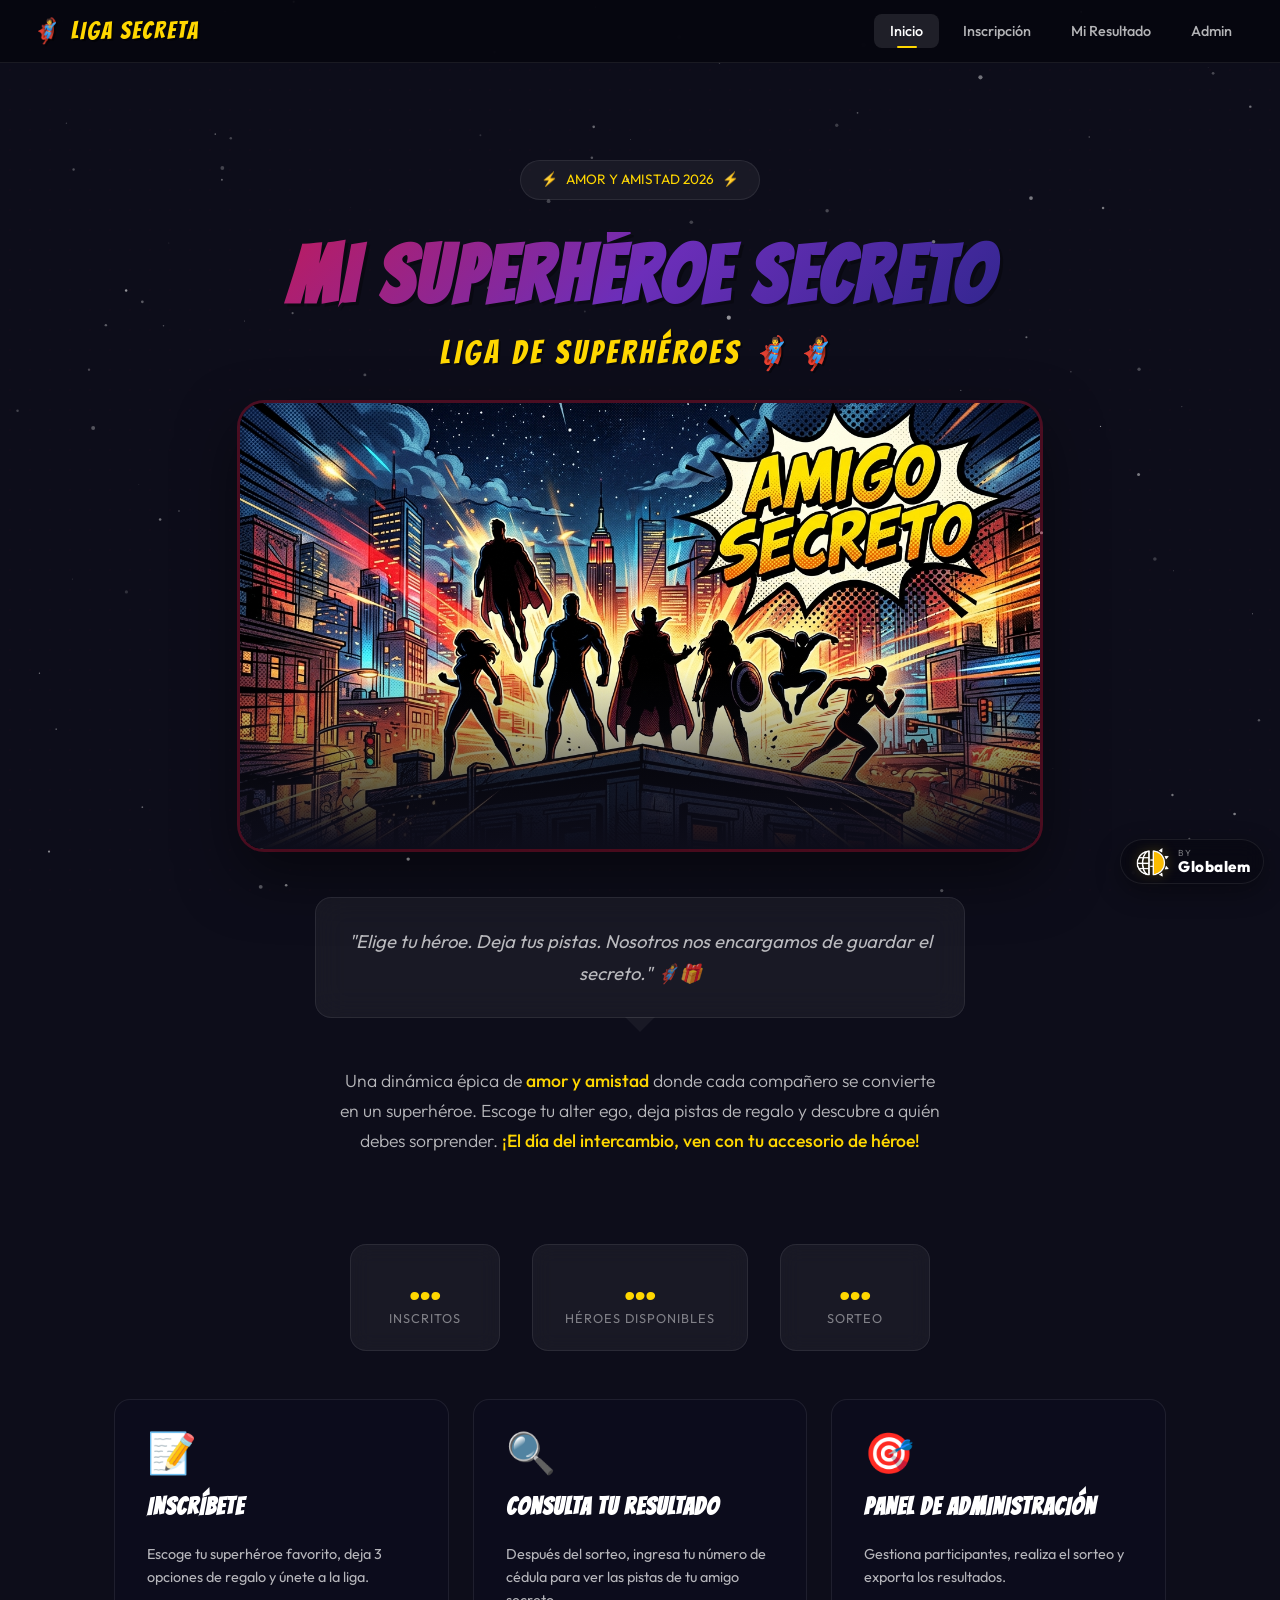
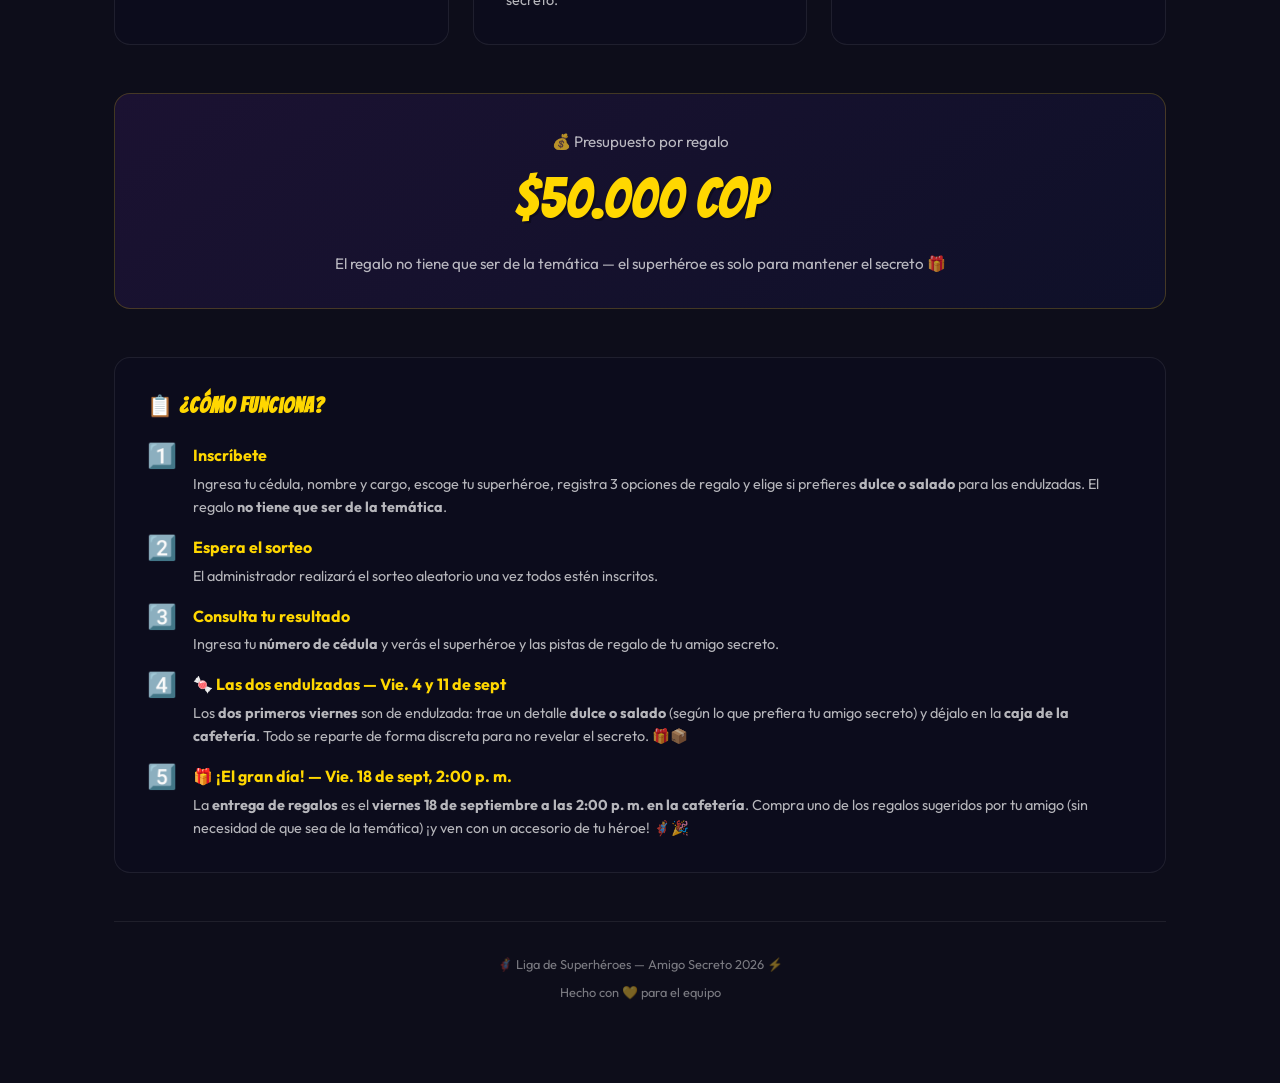
==== index.html @ fa13f3a5 "feat: primer commit - Aplicación Amigo Secreto - Páginas HTML: index, register, admin, results - Est" ====
<!DOCTYPE html>
<html lang="es">
<head>
  <meta charset="UTF-8">
  <meta name="viewport" content="width=device-width, initial-scale=1.0">
  <meta name="description" content="Amigo Secreto Liga de Superhéroes — Elige tu héroe, deja tus pistas y nosotros guardamos el secreto. Dinámica de amor y amistad en la oficina.">
  <title>🦸 Liga de Superhéroes — Amigo Secreto</title>
  <link rel="stylesheet" href="css/styles.css">
  <link rel="icon" href="data:image/svg+xml,<svg xmlns='http://www.w3.org/2000/svg' viewBox='0 0 100 100'><text y='.9em' font-size='90'>🦸</text></svg>">
</head>
<body>
  <canvas id="star-canvas"></canvas>

  <!-- Navigation -->
  <nav class="nav" id="navbar">
    <a href="index.html" class="nav-brand">🦸 LIGA SECRETA</a>
    <button class="nav-hamburger" id="nav-toggle" aria-label="Menú">☰</button>
    <ul class="nav-links" id="nav-menu">
      <li><a href="index.html" class="active">Inicio</a></li>
      <li><a href="register.html">Inscripción</a></li>
      <li><a href="results.html">Mi Resultado</a></li>
      <li><a href="admin.html">Admin</a></li>
    </ul>
  </nav>

  <!-- Sello Globalem -->
  <a class="brand-badge" href="https://globalem.co" target="_blank" rel="noopener" title="Globalem">
    <img src="img/globalem-logo.png" alt="Globalem">
    <span class="brand-badge-text">
      <span class="brand-badge-tag">by</span>
      <span class="brand-badge-name">Globalem</span>
    </span>
  </a>


  <div class="main-content">
    <div class="page-container">

      <!-- Hero Section -->
      <section class="hero" id="hero">
        <div class="hero-badge">
          <span>⚡</span>
          <span>AMOR Y AMISTAD 2026</span>
          <span>⚡</span>
        </div>

        <h1 class="hero-title">MI SUPERHÉROE SECRETO</h1>
        <p class="hero-subtitle">LIGA DE SUPERHÉROES 🦸‍♂️🦸‍♀️</p>

        <div class="hero-image-wrapper">
          <img src="img/hero-banner.jpg" alt="Liga de Superhéroes — Amigo Secreto" id="hero-image">
        </div>

        <div class="speech-bubble">
          <em>"Elige tu héroe. Deja tus pistas. Nosotros nos encargamos de guardar el secreto."</em> 🦸‍♂️🎁
        </div>

        <p class="hero-tagline">
          Una dinámica épica de <em>amor y amistad</em> donde cada compañero se convierte en un superhéroe. 
          Escoge tu alter ego, deja pistas de regalo y descubre a quién debes sorprender. 
          <em>¡El día del intercambio, ven con tu accesorio de héroe!</em>
        </p>
      </section>

      <!-- Stats -->
      <section class="stats-bar" id="stats-bar">
        <div class="stat-item">
          <span class="stat-number" id="stat-participants">…</span>
          <span class="stat-label">Inscritos</span>
        </div>
        <div class="stat-item">
          <span class="stat-number" id="stat-heroes">…</span>
          <span class="stat-label">Héroes Disponibles</span>
        </div>
        <div class="stat-item">
          <span class="stat-number" id="stat-drawn">…</span>
          <span class="stat-label">Sorteo</span>
        </div>
      </section>

      <!-- Action Cards -->
      <section class="action-cards" id="action-cards">
        <a href="register.html" class="action-card" id="card-register">
          <span class="action-card-icon">📝</span>
          <h2 class="action-card-title">INSCRÍBETE</h2>
          <p class="action-card-desc">Escoge tu superhéroe favorito, deja 3 opciones de regalo y únete a la liga.</p>
        </a>
        <a href="results.html" class="action-card" id="card-results">
          <span class="action-card-icon">🔍</span>
          <h2 class="action-card-title">CONSULTA TU RESULTADO</h2>
          <p class="action-card-desc">Después del sorteo, ingresa tu número de cédula para ver las pistas de tu amigo secreto.</p>
        </a>
        <a href="admin.html" class="action-card" id="card-admin">
          <span class="action-card-icon">🎯</span>
          <h2 class="action-card-title">PANEL DE ADMINISTRACIÓN</h2>
          <p class="action-card-desc">Gestiona participantes, realiza el sorteo y exporta los resultados.</p>
        </a>
      </section>

      <!-- Budget -->
      <section class="budget-banner" id="budget-section">
        <div class="budget-label">💰 Presupuesto por regalo</div>
        <div class="budget-amount" id="budget-amount">$50.000 COP</div>
        <div class="budget-label" style="margin-top: 0.5rem;">El regalo no tiene que ser de la temática — el superhéroe es solo para mantener el secreto 🎁</div>
      </section>

      <!-- How it works -->
      <section class="form-section" style="animation-delay: 1s;">
        <h2 class="form-section-title">📋 ¿Cómo funciona?</h2>
        <div style="display: grid; gap: 1rem;">
          <div style="display: flex; align-items: flex-start; gap: 1rem;">
            <span style="font-size: 1.5rem; line-height: 1;">1️⃣</span>
            <div>
              <strong style="color: var(--comic-gold);">Inscríbete</strong>
              <p style="color: var(--text-secondary); font-size: 0.9rem; margin-top: 0.25rem;">Ingresa tu cédula, nombre y cargo, escoge tu superhéroe, registra 3 opciones de regalo y elige si prefieres <strong>dulce o salado</strong> para las endulzadas. El regalo <strong>no tiene que ser de la temática</strong>.</p>
            </div>
          </div>
          <div style="display: flex; align-items: flex-start; gap: 1rem;">
            <span style="font-size: 1.5rem; line-height: 1;">2️⃣</span>
            <div>
              <strong style="color: var(--comic-gold);">Espera el sorteo</strong>
              <p style="color: var(--text-secondary); font-size: 0.9rem; margin-top: 0.25rem;">El administrador realizará el sorteo aleatorio una vez todos estén inscritos.</p>
            </div>
          </div>
          <div style="display: flex; align-items: flex-start; gap: 1rem;">
            <span style="font-size: 1.5rem; line-height: 1;">3️⃣</span>
            <div>
              <strong style="color: var(--comic-gold);">Consulta tu resultado</strong>
              <p style="color: var(--text-secondary); font-size: 0.9rem; margin-top: 0.25rem;">Ingresa tu <strong>número de cédula</strong> y verás el superhéroe y las pistas de regalo de tu amigo secreto.</p>
            </div>
          </div>
          <div style="display: flex; align-items: flex-start; gap: 1rem;">
            <span style="font-size: 1.5rem; line-height: 1;">4️⃣</span>
            <div>
              <strong style="color: var(--comic-gold);">🍬 Las dos endulzadas — Vie. 4 y 11 de sept</strong>
              <p style="color: var(--text-secondary); font-size: 0.9rem; margin-top: 0.25rem;">Los <strong>dos primeros viernes</strong> son de endulzada: trae un detalle <strong>dulce o salado</strong> (según lo que prefiera tu amigo secreto) y déjalo en la <strong>caja de la cafetería</strong>. Todo se reparte de forma discreta para no revelar el secreto. 🎁📦</p>
            </div>
          </div>
          <div style="display: flex; align-items: flex-start; gap: 1rem;">
            <span style="font-size: 1.5rem; line-height: 1;">5️⃣</span>
            <div>
              <strong style="color: var(--comic-gold);">🎁 ¡El gran día! — Vie. 18 de sept, 2:00 p. m.</strong>
              <p style="color: var(--text-secondary); font-size: 0.9rem; margin-top: 0.25rem;">La <strong>entrega de regalos</strong> es el <strong>viernes 18 de septiembre a las 2:00 p. m. en la cafetería</strong>. Compra uno de los regalos sugeridos por tu amigo (sin necesidad de que sea de la temática) ¡y ven con un accesorio de tu héroe! 🦸‍♂️🎉</p>
            </div>
          </div>
        </div>
      </section>

      <footer class="footer">
        <p>🦸 Liga de Superhéroes — Amigo Secreto 2026 ⚡</p>
        <p style="margin-top: 0.5rem;">Hecho con 💛 para el equipo</p>
      </footer>
    </div>
  </div>

  <script src="js/config.js"></script>
  <script src="js/app.js"></script>
  <script>
    // Update stats
    document.addEventListener('DOMContentLoaded', async () => {
      // Mobile nav toggle
      const toggle = document.getElementById('nav-toggle');
      const menu = document.getElementById('nav-menu');
      toggle.addEventListener('click', () => {
        menu.classList.toggle('show');
      });

      try {
        const participants = await getParticipants();
        const takenHeroes = participants.map(p => p.hero);
        const drawResults = await getDrawResults();

        document.getElementById('stat-participants').textContent = participants.length;
        document.getElementById('stat-heroes').textContent = HEROES.length - takenHeroes.length;
        document.getElementById('stat-drawn').textContent = drawResults ? '✅' : '❌';
      } catch (e) {
        // Si la base de datos no responde, dejamos los valores por defecto
        console.error('No se pudieron cargar las estadísticas:', e);
      }
    });
  </script>
</body>
</html>
---- css/styles.css ----
/* ============================================================
   STYLES.CSS — Temática de Cómic para Amigo Secreto
   ============================================================ */

/* ─── Google Fonts ─── */
@import url('https://fonts.googleapis.com/css2?family=Bangers&family=Outfit:wght@300;400;500;600;700&display=swap');

/* ─── CSS Variables ─── */
:root {
  /* Primary palette */
  --comic-red: #DC143C;
  --comic-blue: #1A237E;
  --comic-gold: #FFD700;
  --comic-dark: #0d0d1a;
  --comic-darker: #07070f;
  --comic-purple: #6C2EB9;
  --comic-cyan: #00E5FF;
  --comic-green: #00E676;

  /* Surface colors */
  --surface-glass: rgba(255, 255, 255, 0.05);
  --surface-glass-hover: rgba(255, 255, 255, 0.1);
  --surface-card: rgba(13, 13, 30, 0.85);
  --surface-card-border: rgba(255, 255, 255, 0.08);

  /* Text */
  --text-primary: #ffffff;
  --text-secondary: rgba(255, 255, 255, 0.7);
  --text-muted: rgba(255, 255, 255, 0.45);

  /* Gradients */
  --gradient-hero: linear-gradient(135deg, #DC143C 0%, #6C2EB9 50%, #1A237E 100%);
  --gradient-gold: linear-gradient(135deg, #FFD700 0%, #FF8C00 100%);
  --gradient-card: linear-gradient(145deg, rgba(108, 46, 185, 0.15), rgba(26, 35, 126, 0.15));

  /* Shadows */
  --shadow-comic: 4px 4px 0px rgba(0, 0, 0, 0.8);
  --shadow-glow-red: 0 0 30px rgba(220, 20, 60, 0.3);
  --shadow-glow-blue: 0 0 30px rgba(26, 35, 126, 0.4);
  --shadow-glow-gold: 0 0 20px rgba(255, 215, 0, 0.3);

  /* Borders */
  --border-comic: 3px solid #000;
  --border-radius: 16px;
  --border-radius-sm: 8px;
  --border-radius-lg: 24px;

  /* Font */
  --font-comic: 'Bangers', cursive;
  --font-body: 'Outfit', sans-serif;

  /* Transitions */
  --transition-fast: 0.2s cubic-bezier(0.4, 0, 0.2, 1);
  --transition-medium: 0.4s cubic-bezier(0.4, 0, 0.2, 1);
  --transition-bounce: 0.5s cubic-bezier(0.68, -0.55, 0.265, 1.55);
}

/* ─── Reset & Base ─── */
*, *::before, *::after {
  margin: 0;
  padding: 0;
  box-sizing: border-box;
}

html {
  scroll-behavior: smooth;
  font-size: 16px;
}

body {
  font-family: var(--font-body);
  background-color: var(--comic-dark);
  color: var(--text-primary);
  min-height: 100vh;
  overflow-x: hidden;
  line-height: 1.6;
}

/* ─── Star Canvas Background ─── */
#star-canvas {
  position: fixed;
  top: 0;
  left: 0;
  width: 100%;
  height: 100%;
  z-index: 0;
  pointer-events: none;
}

/* ─── Halftone background overlay ─── */
body::before {
  content: '';
  position: fixed;
  top: 0;
  left: 0;
  width: 100%;
  height: 100%;
  background-image:
    radial-gradient(circle, rgba(220, 20, 60, 0.03) 1px, transparent 1px);
  background-size: 20px 20px;
  z-index: 1;
  pointer-events: none;
}

/* ─── Main Content ─── */
.main-content {
  position: relative;
  z-index: 2;
  min-height: 100vh;
}

/* ─── Navigation ─── */
.nav {
  position: fixed;
  top: 0;
  left: 0;
  right: 0;
  z-index: 100;
  padding: 0.75rem 2rem;
  background: rgba(7, 7, 15, 0.85);
  backdrop-filter: blur(20px);
  -webkit-backdrop-filter: blur(20px);
  border-bottom: 1px solid var(--surface-card-border);
  display: flex;
  align-items: center;
  justify-content: space-between;
}

.nav-brand {
  font-family: var(--font-comic);
  font-size: 1.5rem;
  color: var(--comic-gold);
  text-decoration: none;
  letter-spacing: 2px;
  text-shadow: 2px 2px 0px rgba(0,0,0,0.5);
  transition: var(--transition-fast);
}

.nav-brand:hover {
  color: #fff;
  text-shadow: 0 0 15px var(--comic-gold);
}

.nav-links {
  display: flex;
  gap: 0.5rem;
  list-style: none;
}

.nav-links a {
  color: var(--text-secondary);
  text-decoration: none;
  padding: 0.5rem 1rem;
  border-radius: var(--border-radius-sm);
  font-weight: 500;
  font-size: 0.9rem;
  transition: var(--transition-fast);
  position: relative;
}

.nav-links a:hover,
.nav-links a.active {
  color: var(--text-primary);
  background: var(--surface-glass-hover);
}

.nav-links a.active::after {
  content: '';
  position: absolute;
  bottom: 0;
  left: 50%;
  transform: translateX(-50%);
  width: 20px;
  height: 2px;
  background: var(--comic-gold);
  border-radius: 1px;
}

.nav-hamburger {
  display: none;
  background: none;
  border: none;
  color: var(--text-primary);
  font-size: 1.5rem;
  cursor: pointer;
  padding: 0.5rem;
}

/* ─── Page Container ─── */
.page-container {
  max-width: 1100px;
  margin: 0 auto;
  padding: 6rem 1.5rem 3rem;
}

/* ─── Hero Section (Landing) ─── */
.hero {
  text-align: center;
  padding: 4rem 0 3rem;
  animation: heroEntrance 1s ease-out;
}

@keyframes heroEntrance {
  from {
    opacity: 0;
    transform: scale(0.9) translateY(30px);
  }
  to {
    opacity: 1;
    transform: scale(1) translateY(0);
  }
}

.hero-badge {
  display: inline-flex;
  align-items: center;
  gap: 0.5rem;
  background: var(--surface-glass);
  border: 1px solid var(--surface-card-border);
  border-radius: 50px;
  padding: 0.5rem 1.25rem;
  font-size: 0.85rem;
  color: var(--comic-gold);
  margin-bottom: 2rem;
  animation: float 3s ease-in-out infinite;
}

@keyframes float {
  0%, 100% { transform: translateY(0); }
  50% { transform: translateY(-6px); }
}

.hero-title {
  font-family: var(--font-comic);
  font-size: clamp(2.5rem, 7vw, 5rem);
  letter-spacing: 3px;
  line-height: 1.1;
  margin-bottom: 0.5rem;
  background: var(--gradient-hero);
  -webkit-background-clip: text;
  background-clip: text;
  -webkit-text-fill-color: transparent;
  text-shadow: none;
  filter: drop-shadow(3px 3px 0px rgba(0,0,0,0.3));
}

.hero-subtitle {
  font-family: var(--font-comic);
  font-size: clamp(1.2rem, 3vw, 2rem);
  color: var(--comic-gold);
  letter-spacing: 4px;
  margin-bottom: 1.5rem;
  text-shadow: 2px 2px 0px rgba(0,0,0,0.4);
}

.hero-tagline {
  font-size: 1.1rem;
  color: var(--text-secondary);
  max-width: 600px;
  margin: 0 auto 2.5rem;
  line-height: 1.7;
  font-weight: 300;
}

.hero-tagline em {
  color: var(--comic-gold);
  font-style: normal;
  font-weight: 500;
}

.hero-image-wrapper {
  position: relative;
  max-width: 800px;
  margin: 0 auto 3rem;
  border-radius: var(--border-radius-lg);
  overflow: hidden;
  box-shadow:
    0 0 0 3px rgba(220, 20, 60, 0.3),
    0 25px 60px rgba(0, 0, 0, 0.5);
  animation: imageGlow 4s ease-in-out infinite alternate;
}

@keyframes imageGlow {
  from { box-shadow: 0 0 0 3px rgba(220, 20, 60, 0.3), 0 25px 60px rgba(0,0,0,0.5); }
  to { box-shadow: 0 0 0 3px rgba(108, 46, 185, 0.4), 0 25px 60px rgba(0,0,0,0.5), 0 0 50px rgba(108, 46, 185, 0.15); }
}

.hero-image-wrapper img {
  width: 100%;
  display: block;
}

.hero-image-wrapper::after {
  content: '';
  position: absolute;
  inset: 0;
  background: linear-gradient(to bottom, transparent 60%, var(--comic-dark));
  pointer-events: none;
}

/* ─── Speech Bubble ─── */
.speech-bubble {
  position: relative;
  background: var(--surface-glass);
  backdrop-filter: blur(15px);
  -webkit-backdrop-filter: blur(15px);
  border: 1px solid var(--surface-card-border);
  border-radius: var(--border-radius);
  padding: 1.75rem 2rem;
  max-width: 650px;
  margin: 0 auto 3rem;
  font-size: 1.15rem;
  font-style: italic;
  color: var(--text-secondary);
  line-height: 1.7;
  animation: fadeInUp 0.8s ease-out 0.3s backwards;
}

.speech-bubble::after {
  content: '';
  position: absolute;
  bottom: -15px;
  left: 50%;
  transform: translateX(-50%);
  border-left: 15px solid transparent;
  border-right: 15px solid transparent;
  border-top: 15px solid rgba(255, 255, 255, 0.05);
}

/* ─── Stats Bar ─── */
.stats-bar {
  display: flex;
  justify-content: center;
  gap: 2rem;
  flex-wrap: wrap;
  margin-bottom: 3rem;
  animation: fadeInUp 0.8s ease-out 0.5s backwards;
}

.stat-item {
  text-align: center;
  padding: 1.25rem 2rem;
  background: var(--surface-glass);
  backdrop-filter: blur(10px);
  border: 1px solid var(--surface-card-border);
  border-radius: var(--border-radius);
  min-width: 150px;
  transition: var(--transition-medium);
}

.stat-item:hover {
  background: var(--surface-glass-hover);
  transform: translateY(-3px);
  box-shadow: var(--shadow-glow-blue);
}

.stat-number {
  font-family: var(--font-comic);
  font-size: 2.5rem;
  color: var(--comic-gold);
  display: block;
  line-height: 1;
}

.stat-label {
  font-size: 0.8rem;
  color: var(--text-muted);
  text-transform: uppercase;
  letter-spacing: 1px;
  margin-top: 0.5rem;
}

/* ─── Action Cards (Landing) ─── */
.action-cards {
  display: grid;
  grid-template-columns: repeat(auto-fit, minmax(280px, 1fr));
  gap: 1.5rem;
  margin-bottom: 3rem;
  animation: fadeInUp 0.8s ease-out 0.7s backwards;
}

.action-card {
  position: relative;
  background: var(--surface-card);
  border: 1px solid var(--surface-card-border);
  border-radius: var(--border-radius);
  padding: 2rem;
  text-decoration: none;
  color: inherit;
  transition: var(--transition-medium);
  overflow: hidden;
  display: flex;
  flex-direction: column;
  gap: 1rem;
}

.action-card::before {
  content: '';
  position: absolute;
  top: 0;
  left: 0;
  right: 0;
  height: 3px;
  background: var(--gradient-hero);
  opacity: 0;
  transition: var(--transition-medium);
}

.action-card:hover {
  transform: translateY(-5px);
  border-color: rgba(220, 20, 60, 0.3);
  box-shadow: var(--shadow-glow-red);
}

.action-card:hover::before {
  opacity: 1;
}

.action-card-icon {
  font-size: 2.5rem;
  line-height: 1;
}

.action-card-title {
  font-family: var(--font-comic);
  font-size: 1.5rem;
  letter-spacing: 1px;
  color: var(--text-primary);
}

.action-card-desc {
  color: var(--text-secondary);
  font-size: 0.9rem;
  line-height: 1.6;
}

/* ─── Budget Banner ─── */
.budget-banner {
  background: var(--gradient-card);
  border: 1px solid rgba(255, 215, 0, 0.2);
  border-radius: var(--border-radius);
  padding: 2rem;
  text-align: center;
  margin-bottom: 3rem;
  animation: fadeInUp 0.8s ease-out 0.9s backwards;
}

.budget-amount {
  font-family: var(--font-comic);
  font-size: clamp(2rem, 5vw, 3.5rem);
  color: var(--comic-gold);
  text-shadow: 2px 2px 0 rgba(0,0,0,0.3);
}

.budget-label {
  color: var(--text-secondary);
  font-size: 0.95rem;
  margin-top: 0.25rem;
}

/* ─── Page Header ─── */
.page-header {
  text-align: center;
  margin-bottom: 3rem;
  animation: heroEntrance 0.8s ease-out;
}

.page-header-icon {
  font-size: 3rem;
  display: block;
  margin-bottom: 0.75rem;
}

.page-header h1 {
  font-family: var(--font-comic);
  font-size: clamp(2rem, 5vw, 3.5rem);
  letter-spacing: 2px;
  background: var(--gradient-hero);
  -webkit-background-clip: text;
  background-clip: text;
  -webkit-text-fill-color: transparent;
  filter: drop-shadow(2px 2px 0px rgba(0,0,0,0.3));
  margin-bottom: 0.5rem;
}

.page-header p {
  color: var(--text-secondary);
  font-size: 1rem;
  max-width: 500px;
  margin: 0 auto;
}

/* ─── Form Styles ─── */
.form-container {
  max-width: 700px;
  margin: 0 auto;
}

.form-section {
  background: var(--surface-card);
  border: 1px solid var(--surface-card-border);
  border-radius: var(--border-radius);
  padding: 2rem;
  margin-bottom: 1.5rem;
  animation: fadeInUp 0.6s ease-out backwards;
}

.form-section:nth-child(2) { animation-delay: 0.1s; }
.form-section:nth-child(3) { animation-delay: 0.2s; }
.form-section:nth-child(4) { animation-delay: 0.3s; }
.form-section:nth-child(5) { animation-delay: 0.4s; }
.form-section:nth-child(6) { animation-delay: 0.5s; }

.form-section-title {
  font-family: var(--font-comic);
  font-size: 1.3rem;
  letter-spacing: 1px;
  margin-bottom: 1.25rem;
  color: var(--comic-gold);
  display: flex;
  align-items: center;
  gap: 0.5rem;
}

.form-group {
  margin-bottom: 1.25rem;
}

.form-group:last-child {
  margin-bottom: 0;
}

.form-label {
  display: block;
  font-size: 0.9rem;
  font-weight: 500;
  color: var(--text-secondary);
  margin-bottom: 0.5rem;
}

.form-label .required {
  color: var(--comic-red);
  margin-left: 2px;
}

.form-input,
.form-select,
.form-textarea {
  width: 100%;
  padding: 0.8rem 1rem;
  background: rgba(255, 255, 255, 0.05);
  border: 1px solid rgba(255, 255, 255, 0.1);
  border-radius: var(--border-radius-sm);
  color: var(--text-primary);
  font-family: var(--font-body);
  font-size: 0.95rem;
  transition: var(--transition-fast);
  outline: none;
}

.form-input::placeholder,
.form-textarea::placeholder {
  color: var(--text-muted);
}

.form-input:focus,
.form-select:focus,
.form-textarea:focus {
  border-color: var(--comic-purple);
  box-shadow: 0 0 0 3px rgba(108, 46, 185, 0.2);
  background: rgba(255, 255, 255, 0.08);
}

.form-select {
  cursor: pointer;
  appearance: none;
  background-image: url("data:image/svg+xml,%3Csvg xmlns='http://www.w3.org/2000/svg' width='16' height='16' viewBox='0 0 24 24' fill='none' stroke='rgba(255,255,255,0.5)' stroke-width='2'%3E%3Cpolyline points='6 9 12 15 18 9'%3E%3C/polyline%3E%3C/svg%3E");
  background-repeat: no-repeat;
  background-position: right 1rem center;
  padding-right: 2.5rem;
}

.form-select option {
  background: var(--comic-dark);
  color: var(--text-primary);
}

.form-textarea {
  resize: vertical;
  min-height: 80px;
}

.form-hint {
  font-size: 0.8rem;
  color: var(--text-muted);
  margin-top: 0.35rem;
}

.form-error {
  font-size: 0.8rem;
  color: var(--comic-red);
  margin-top: 0.35rem;
  display: none;
}

.form-group.has-error .form-input,
.form-group.has-error .form-select,
.form-group.has-error .form-textarea {
  border-color: var(--comic-red);
  box-shadow: 0 0 0 3px rgba(220, 20, 60, 0.15);
}

.form-group.has-error .form-error {
  display: block;
}

/* ─── Hero Selection Grid ─── */
.hero-grid {
  display: grid;
  grid-template-columns: repeat(auto-fill, minmax(130px, 1fr));
  gap: 0.75rem;
}

.hero-card {
  position: relative;
  background: rgba(255, 255, 255, 0.03);
  border: 2px solid rgba(255, 255, 255, 0.08);
  border-radius: var(--border-radius);
  padding: 1rem 0.5rem;
  text-align: center;
  cursor: pointer;
  transition: var(--transition-medium);
  overflow: hidden;
}

.hero-card::before {
  content: '';
  position: absolute;
  top: -50%;
  left: -50%;
  width: 200%;
  height: 200%;
  background: radial-gradient(circle, rgba(255,255,255,0.05) 0%, transparent 70%);
  opacity: 0;
  transition: var(--transition-medium);
}

.hero-card:hover:not(.hero-taken):not(.hero-selected) {
  border-color: rgba(255, 255, 255, 0.2);
  background: rgba(255, 255, 255, 0.06);
  transform: translateY(-3px);
}

.hero-card:hover::before {
  opacity: 1;
}

.hero-card.hero-selected {
  border-color: var(--comic-gold);
  background: rgba(255, 215, 0, 0.08);
  box-shadow: 0 0 20px rgba(255, 215, 0, 0.2);
  transform: scale(1.03);
}

.hero-card.hero-selected::after {
  content: '✓';
  position: absolute;
  top: 6px;
  right: 8px;
  width: 22px;
  height: 22px;
  background: var(--comic-gold);
  color: #000;
  border-radius: 50%;
  display: flex;
  align-items: center;
  justify-content: center;
  font-size: 0.75rem;
  font-weight: 700;
}

.hero-card.hero-taken {
  opacity: 0.3;
  cursor: not-allowed;
  filter: grayscale(1);
}

.hero-card.hero-taken::after {
  content: '✗';
  position: absolute;
  top: 6px;
  right: 8px;
  width: 22px;
  height: 22px;
  background: var(--comic-red);
  color: #fff;
  border-radius: 50%;
  display: flex;
  align-items: center;
  justify-content: center;
  font-size: 0.75rem;
  font-weight: 700;
}

.hero-card-emoji {
  font-size: 2rem;
  display: block;
  margin-bottom: 0.35rem;
}

.hero-card-name {
  font-family: var(--font-comic);
  font-size: 0.85rem;
  letter-spacing: 0.5px;
  color: var(--text-primary);
}

.hero-card-universe {
  font-size: 0.65rem;
  color: var(--text-muted);
  text-transform: uppercase;
  letter-spacing: 1.5px;
  margin-top: 0.25rem;
}

.universe-divider {
  grid-column: 1 / -1;
  font-family: var(--font-comic);
  font-size: 1.1rem;
  color: var(--comic-red);
  padding: 0.5rem 0;
  border-bottom: 1px solid rgba(255, 255, 255, 0.08);
  letter-spacing: 2px;
}

/* ─── Preferences Checkboxes ─── */
.prefs-grid {
  display: grid;
  grid-template-columns: repeat(auto-fill, minmax(160px, 1fr));
  gap: 0.6rem;
}

.pref-checkbox {
  display: flex;
  align-items: center;
  gap: 0.6rem;
  padding: 0.65rem 0.85rem;
  background: rgba(255, 255, 255, 0.03);
  border: 1px solid rgba(255, 255, 255, 0.08);
  border-radius: var(--border-radius-sm);
  cursor: pointer;
  transition: var(--transition-fast);
  font-size: 0.88rem;
}

.pref-checkbox:hover {
  border-color: rgba(255, 255, 255, 0.2);
  background: rgba(255, 255, 255, 0.06);
}

.pref-checkbox input[type="checkbox"] {
  display: none;
}

.pref-checkbox .checkbox-visual {
  width: 18px;
  height: 18px;
  border: 2px solid rgba(255, 255, 255, 0.2);
  border-radius: 4px;
  display: flex;
  align-items: center;
  justify-content: center;
  transition: var(--transition-fast);
  flex-shrink: 0;
}

.pref-checkbox input:checked + .checkbox-visual {
  background: var(--comic-purple);
  border-color: var(--comic-purple);
}

.pref-checkbox input:checked + .checkbox-visual::after {
  content: '✓';
  color: #fff;
  font-size: 0.7rem;
  font-weight: 700;
}

.pref-checkbox input:checked ~ .pref-label {
  color: var(--text-primary);
}

.pref-label {
  color: var(--text-secondary);
  transition: var(--transition-fast);
}

/* ─── Radio Buttons ─── */
.radio-group {
  display: flex;
  gap: 1rem;
}

.radio-option {
  display: flex;
  align-items: center;
  gap: 0.6rem;
  padding: 0.65rem 1.25rem;
  background: rgba(255, 255, 255, 0.03);
  border: 1px solid rgba(255, 255, 255, 0.08);
  border-radius: var(--border-radius-sm);
  cursor: pointer;
  transition: var(--transition-fast);
  font-size: 0.95rem;
}

.radio-option:hover {
  border-color: rgba(255, 255, 255, 0.2);
}

.radio-option input[type="radio"] {
  display: none;
}

.radio-visual {
  width: 18px;
  height: 18px;
  border: 2px solid rgba(255, 255, 255, 0.2);
  border-radius: 50%;
  display: flex;
  align-items: center;
  justify-content: center;
  transition: var(--transition-fast);
  flex-shrink: 0;
}

.radio-option input:checked + .radio-visual {
  border-color: var(--comic-gold);
}

.radio-option input:checked + .radio-visual::after {
  content: '';
  width: 8px;
  height: 8px;
  border-radius: 50%;
  background: var(--comic-gold);
}

.radio-option input:checked ~ span {
  color: var(--comic-gold);
}

/* ─── Buttons ─── */
.btn {
  display: inline-flex;
  align-items: center;
  justify-content: center;
  gap: 0.6rem;
  padding: 0.85rem 2rem;
  border: none;
  border-radius: var(--border-radius-sm);
  font-family: var(--font-comic);
  font-size: 1.15rem;
  letter-spacing: 1.5px;
  cursor: pointer;
  transition: var(--transition-medium);
  text-decoration: none;
  position: relative;
  overflow: hidden;
}

.btn::before {
  content: '';
  position: absolute;
  top: 50%;
  left: 50%;
  width: 0;
  height: 0;
  background: rgba(255, 255, 255, 0.15);
  border-radius: 50%;
  transform: translate(-50%, -50%);
  transition: width 0.6s, height 0.6s;
}

.btn:hover::before {
  width: 300px;
  height: 300px;
}

.btn-primary {
  background: var(--gradient-hero);
  color: #fff;
  box-shadow: 0 4px 15px rgba(220, 20, 60, 0.3);
}

.btn-primary:hover {
  transform: translateY(-2px);
  box-shadow: 0 8px 25px rgba(220, 20, 60, 0.4);
}

.btn-gold {
  background: var(--gradient-gold);
  color: #000;
  box-shadow: 0 4px 15px rgba(255, 215, 0, 0.3);
}

.btn-gold:hover {
  transform: translateY(-2px);
  box-shadow: 0 8px 25px rgba(255, 215, 0, 0.4);
}

.btn-outline {
  background: transparent;
  border: 2px solid rgba(255, 255, 255, 0.15);
  color: var(--text-primary);
}

.btn-outline:hover {
  border-color: var(--comic-gold);
  color: var(--comic-gold);
  transform: translateY(-2px);
}

.btn-danger {
  background: linear-gradient(135deg, #dc143c 0%, #8b0000 100%);
  color: #fff;
}

.btn-danger:hover {
  transform: translateY(-2px);
  box-shadow: 0 8px 25px rgba(220, 20, 60, 0.4);
}

.btn-sm {
  padding: 0.5rem 1.2rem;
  font-size: 0.9rem;
}

.btn-block {
  width: 100%;
}

.btn:disabled {
  opacity: 0.5;
  cursor: not-allowed;
  transform: none !important;
}

/* ─── Admin Panel ─── */
.admin-login {
  max-width: 400px;
  margin: 0 auto;
}

.participants-table-wrapper {
  overflow-x: auto;
  border-radius: var(--border-radius);
  border: 1px solid var(--surface-card-border);
}

.participants-table {
  width: 100%;
  border-collapse: collapse;
  font-size: 0.9rem;
}

.participants-table th {
  background: rgba(255, 255, 255, 0.05);
  padding: 0.85rem 1rem;
  text-align: left;
  font-family: var(--font-comic);
  font-size: 0.85rem;
  letter-spacing: 1px;
  color: var(--comic-gold);
  border-bottom: 1px solid var(--surface-card-border);
  white-space: nowrap;
}

.participants-table td {
  padding: 0.75rem 1rem;
  border-bottom: 1px solid rgba(255, 255, 255, 0.03);
  color: var(--text-secondary);
}

.participants-table tr:hover td {
  background: rgba(255, 255, 255, 0.02);
}

.participants-table .hero-cell {
  display: flex;
  align-items: center;
  gap: 0.5rem;
}

.delete-btn {
  background: none;
  border: none;
  color: var(--comic-red);
  cursor: pointer;
  font-size: 1rem;
  padding: 0.25rem 0.5rem;
  border-radius: 4px;
  transition: var(--transition-fast);
}

.delete-btn:hover {
  background: rgba(220, 20, 60, 0.15);
}

/* ─── Draw Animation ─── */
.draw-animation-overlay {
  position: fixed;
  inset: 0;
  z-index: 1000;
  background: rgba(0, 0, 0, 0.92);
  backdrop-filter: blur(10px);
  display: flex;
  align-items: center;
  justify-content: center;
  flex-direction: column;
  animation: fadeIn 0.5s ease-out;
}

.draw-spinner {
  font-size: 5rem;
  animation: spinHero 0.15s linear infinite;
  margin-bottom: 2rem;
}

@keyframes spinHero {
  from { transform: rotateY(0deg); }
  to { transform: rotateY(360deg); }
}

.draw-text {
  font-family: var(--font-comic);
  font-size: 2rem;
  color: var(--comic-gold);
  letter-spacing: 3px;
  animation: pulse 0.8s ease-in-out infinite alternate;
}

@keyframes pulse {
  from { opacity: 0.5; transform: scale(0.95); }
  to { opacity: 1; transform: scale(1.05); }
}

/* ─── Results Card ─── */
.result-card {
  max-width: 550px;
  margin: 0 auto;
  background: var(--surface-card);
  border: 1px solid rgba(255, 215, 0, 0.15);
  border-radius: var(--border-radius-lg);
  overflow: hidden;
  animation: revealCard 0.8s cubic-bezier(0.68, -0.55, 0.265, 1.55);
}

@keyframes revealCard {
  from {
    opacity: 0;
    transform: scale(0.5) rotateY(180deg);
  }
  to {
    opacity: 1;
    transform: scale(1) rotateY(0deg);
  }
}

.result-card-header {
  background: var(--gradient-hero);
  padding: 2rem;
  text-align: center;
}

.result-hero-emoji {
  font-size: 4rem;
  display: block;
  margin-bottom: 0.5rem;
  animation: float 2.5s ease-in-out infinite;
}

.result-hero-name {
  font-family: var(--font-comic);
  font-size: 2rem;
  letter-spacing: 2px;
  color: #fff;
  text-shadow: 2px 2px 0 rgba(0,0,0,0.3);
}

.result-hero-universe {
  font-size: 0.8rem;
  color: rgba(255,255,255,0.7);
  text-transform: uppercase;
  letter-spacing: 2px;
  margin-top: 0.25rem;
}

.result-card-body {
  padding: 2rem;
}

.result-section {
  margin-bottom: 1.5rem;
}

.result-section:last-child {
  margin-bottom: 0;
}

.result-section-title {
  font-family: var(--font-comic);
  font-size: 1rem;
  letter-spacing: 1px;
  color: var(--comic-gold);
  margin-bottom: 0.75rem;
  display: flex;
  align-items: center;
  gap: 0.5rem;
}

.result-gift-list {
  list-style: none;
  display: flex;
  flex-direction: column;
  gap: 0.5rem;
}

.result-gift-item {
  display: flex;
  align-items: center;
  gap: 0.75rem;
  padding: 0.75rem 1rem;
  background: rgba(255, 255, 255, 0.03);
  border: 1px solid rgba(255, 255, 255, 0.06);
  border-radius: var(--border-radius-sm);
  color: var(--text-secondary);
}

.result-gift-number {
  width: 26px;
  height: 26px;
  background: var(--comic-purple);
  color: #fff;
  border-radius: 50%;
  display: flex;
  align-items: center;
  justify-content: center;
  font-family: var(--font-comic);
  font-size: 0.8rem;
  flex-shrink: 0;
}

.result-tags {
  display: flex;
  flex-wrap: wrap;
  gap: 0.5rem;
}

.result-tag {
  padding: 0.35rem 0.85rem;
  background: rgba(108, 46, 185, 0.15);
  border: 1px solid rgba(108, 46, 185, 0.25);
  border-radius: 50px;
  font-size: 0.82rem;
  color: var(--text-secondary);
}

.result-no-gift {
  padding: 0.75rem 1rem;
  background: rgba(220, 20, 60, 0.08);
  border: 1px solid rgba(220, 20, 60, 0.15);
  border-radius: var(--border-radius-sm);
  color: rgba(255, 255, 255, 0.7);
  font-size: 0.9rem;
}

.result-budget {
  text-align: center;
  padding: 1rem;
  background: rgba(255, 215, 0, 0.06);
  border: 1px solid rgba(255, 215, 0, 0.15);
  border-radius: var(--border-radius-sm);
}

.result-budget-amount {
  font-family: var(--font-comic);
  font-size: 1.8rem;
  color: var(--comic-gold);
}

.result-budget-label {
  font-size: 0.8rem;
  color: var(--text-muted);
  margin-top: 0.15rem;
}

.result-costume-badge {
  display: inline-flex;
  align-items: center;
  gap: 0.4rem;
  padding: 0.5rem 1rem;
  border-radius: 50px;
  font-size: 0.85rem;
}

.result-costume-badge.yes {
  background: rgba(0, 230, 118, 0.1);
  border: 1px solid rgba(0, 230, 118, 0.2);
  color: var(--comic-green);
}

.result-costume-badge.no {
  background: rgba(255, 255, 255, 0.03);
  border: 1px solid rgba(255, 255, 255, 0.08);
  color: var(--text-muted);
}

/* ─── Comic Splash (success animation) ─── */
.comic-splash-overlay {
  position: fixed;
  inset: 0;
  z-index: 2000;
  background: rgba(0, 0, 0, 0.85);
  display: flex;
  align-items: center;
  justify-content: center;
  flex-direction: column;
  animation: fadeIn 0.3s ease-out;
}

.comic-splash-text {
  font-family: var(--font-comic);
  font-size: clamp(3rem, 10vw, 7rem);
  color: var(--comic-gold);
  text-shadow:
    4px 4px 0 var(--comic-red),
    8px 8px 0 rgba(0,0,0,0.3);
  animation: splashBounce 0.6s cubic-bezier(0.68, -0.55, 0.265, 1.55);
  letter-spacing: 5px;
}

@keyframes splashBounce {
  0% { transform: scale(0); opacity: 0; }
  60% { transform: scale(1.2); }
  100% { transform: scale(1); opacity: 1; }
}

.comic-splash-sub {
  font-size: 1.2rem;
  color: var(--text-secondary);
  margin-top: 1rem;
  animation: fadeInUp 0.5s ease-out 0.3s backwards;
}

/* ─── Admin Draw Results ─── */
.draw-results-grid {
  display: grid;
  grid-template-columns: repeat(auto-fill, minmax(300px, 1fr));
  gap: 1rem;
  margin-top: 1.5rem;
}

.draw-result-item {
  background: var(--surface-glass);
  border: 1px solid var(--surface-card-border);
  border-radius: var(--border-radius);
  padding: 1.25rem;
  display: flex;
  align-items: center;
  gap: 1rem;
}

.draw-arrow {
  font-size: 1.5rem;
  color: var(--comic-gold);
  flex-shrink: 0;
}

.draw-person {
  text-align: center;
  min-width: 80px;
}

.draw-person-emoji {
  font-size: 1.5rem;
}

.draw-person-name {
  font-size: 0.8rem;
  color: var(--text-secondary);
  margin-top: 0.25rem;
  word-break: break-word;
}

/* ─── Admin Actions ─── */
.admin-actions {
  display: flex;
  gap: 1rem;
  flex-wrap: wrap;
  margin: 1.5rem 0;
}

/* ─── Empty State ─── */
.empty-state {
  text-align: center;
  padding: 3rem 2rem;
  color: var(--text-muted);
}

.empty-state-icon {
  font-size: 3rem;
  margin-bottom: 1rem;
  opacity: 0.5;
}

.empty-state-text {
  font-size: 1rem;
}

/* ─── Toast Notifications ─── */
.toast {
  position: fixed;
  bottom: 2rem;
  left: 50%;
  transform: translateX(-50%) translateY(100px);
  z-index: 3000;
  display: flex;
  align-items: center;
  gap: 0.75rem;
  padding: 0.85rem 1.5rem;
  background: rgba(13, 13, 26, 0.95);
  backdrop-filter: blur(20px);
  border: 1px solid var(--surface-card-border);
  border-radius: var(--border-radius);
  box-shadow: 0 15px 40px rgba(0, 0, 0, 0.4);
  font-size: 0.9rem;
  color: var(--text-primary);
  opacity: 0;
  transition: all 0.3s cubic-bezier(0.4, 0, 0.2, 1);
  white-space: nowrap;
}

.toast-show {
  transform: translateX(-50%) translateY(0);
  opacity: 1;
}

.toast-success { border-color: rgba(0, 230, 118, 0.3); }
.toast-error { border-color: rgba(220, 20, 60, 0.3); }

/* ─── Confirm Modal ─── */
.modal-overlay {
  position: fixed;
  inset: 0;
  z-index: 2500;
  background: rgba(0, 0, 0, 0.7);
  backdrop-filter: blur(5px);
  display: flex;
  align-items: center;
  justify-content: center;
  animation: fadeIn 0.3s ease-out;
}

.modal-box {
  background: var(--surface-card);
  border: 1px solid var(--surface-card-border);
  border-radius: var(--border-radius);
  padding: 2rem;
  max-width: 420px;
  width: 90%;
  text-align: center;
}

.modal-icon {
  font-size: 3rem;
  margin-bottom: 1rem;
}

.modal-title {
  font-family: var(--font-comic);
  font-size: 1.4rem;
  letter-spacing: 1px;
  margin-bottom: 0.75rem;
}

.modal-message {
  color: var(--text-secondary);
  font-size: 0.9rem;
  margin-bottom: 1.5rem;
  line-height: 1.6;
}

.modal-actions {
  display: flex;
  gap: 1rem;
  justify-content: center;
}

/* ─── Animations ─── */
@keyframes fadeIn {
  from { opacity: 0; }
  to { opacity: 1; }
}

@keyframes fadeInUp {
  from { opacity: 0; transform: translateY(20px); }
  to { opacity: 1; transform: translateY(0); }
}

@keyframes slideInRight {
  from { opacity: 0; transform: translateX(30px); }
  to { opacity: 1; transform: translateX(0); }
}

/* ─── Footer ─── */
.footer {
  text-align: center;
  padding: 2rem;
  color: var(--text-muted);
  font-size: 0.8rem;
  border-top: 1px solid var(--surface-card-border);
  margin-top: 3rem;
}

.footer a {
  color: var(--comic-gold);
  text-decoration: none;
}

/* ─── Responsive ─── */
@media (max-width: 768px) {
  .nav {
    padding: 0.75rem 1rem;
  }

  .nav-links {
    display: none;
    position: absolute;
    top: 100%;
    left: 0;
    right: 0;
    background: rgba(7, 7, 15, 0.98);
    backdrop-filter: blur(20px);
    flex-direction: column;
    padding: 1rem;
    border-bottom: 1px solid var(--surface-card-border);
  }

  .nav-links.show {
    display: flex;
  }

  .nav-hamburger {
    display: block;
  }

  .page-container {
    padding: 5rem 1rem 2rem;
  }

  .hero {
    padding: 2rem 0;
  }

  .stats-bar {
    gap: 0.75rem;
  }

  .stat-item {
    padding: 1rem 1.25rem;
    min-width: 120px;
  }

  .hero-grid {
    grid-template-columns: repeat(auto-fill, minmax(100px, 1fr));
    gap: 0.5rem;
  }

  .hero-card {
    padding: 0.75rem 0.35rem;
  }

  .hero-card-emoji {
    font-size: 1.5rem;
  }

  .hero-card-name {
    font-size: 0.75rem;
  }

  .prefs-grid {
    grid-template-columns: repeat(auto-fill, minmax(140px, 1fr));
  }

  .radio-group {
    flex-direction: column;
    gap: 0.5rem;
  }

  .action-cards {
    grid-template-columns: 1fr;
  }

  .draw-results-grid {
    grid-template-columns: 1fr;
  }

  .admin-actions {
    flex-direction: column;
  }

  .modal-actions {
    flex-direction: column;
  }

  .form-section {
    padding: 1.25rem;
  }
}

@media (max-width: 480px) {
  .hero-grid {
    grid-template-columns: repeat(3, 1fr);
  }

  .prefs-grid {
    grid-template-columns: 1fr 1fr;
  }

  .stats-bar {
    flex-direction: column;
    align-items: center;
  }
}

/* ── Sello / marca Globalem (esquina) ── */
.brand-badge {
  position: fixed;
  right: 1rem;
  bottom: 1rem;
  z-index: 2500;
  display: flex;
  align-items: center;
  gap: 0.5rem;
  padding: 0.4rem 0.8rem 0.4rem 0.5rem;
  background: rgba(7, 7, 15, 0.6);
  border: 1px solid var(--surface-card-border, rgba(255, 255, 255, 0.12));
  border-radius: 999px;
  backdrop-filter: blur(10px);
  -webkit-backdrop-filter: blur(10px);
  text-decoration: none;
  box-shadow: 0 8px 24px rgba(0, 0, 0, 0.35);
  transition: transform 0.2s ease, box-shadow 0.2s ease;
}
.brand-badge:hover { transform: translateY(-2px); box-shadow: 0 12px 30px rgba(0, 0, 0, 0.5); }
.brand-badge img {
  height: 30px;
  width: auto;
  display: block;
  filter: drop-shadow(0 0 6px rgba(255, 215, 0, 0.25));
}
.brand-badge .brand-badge-text { display: flex; flex-direction: column; line-height: 1; }
.brand-badge .brand-badge-tag {
  font-size: 0.55rem;
  color: var(--text-muted, #9aa);
  letter-spacing: 1.5px;
  text-transform: uppercase;
}
.brand-badge .brand-badge-name {
  font-weight: 800;
  font-size: 0.95rem;
  color: #fff;
  letter-spacing: 0.5px;
  margin-top: 1px;
}
@media (max-width: 600px) {
  .brand-badge { right: 0.55rem; bottom: 0.55rem; padding: 0.3rem 0.6rem 0.3rem 0.4rem; gap: 0.4rem; }
  .brand-badge img { height: 22px; }
  .brand-badge .brand-badge-name { font-size: 0.78rem; }
  .brand-badge .brand-badge-tag { font-size: 0.5rem; }
}
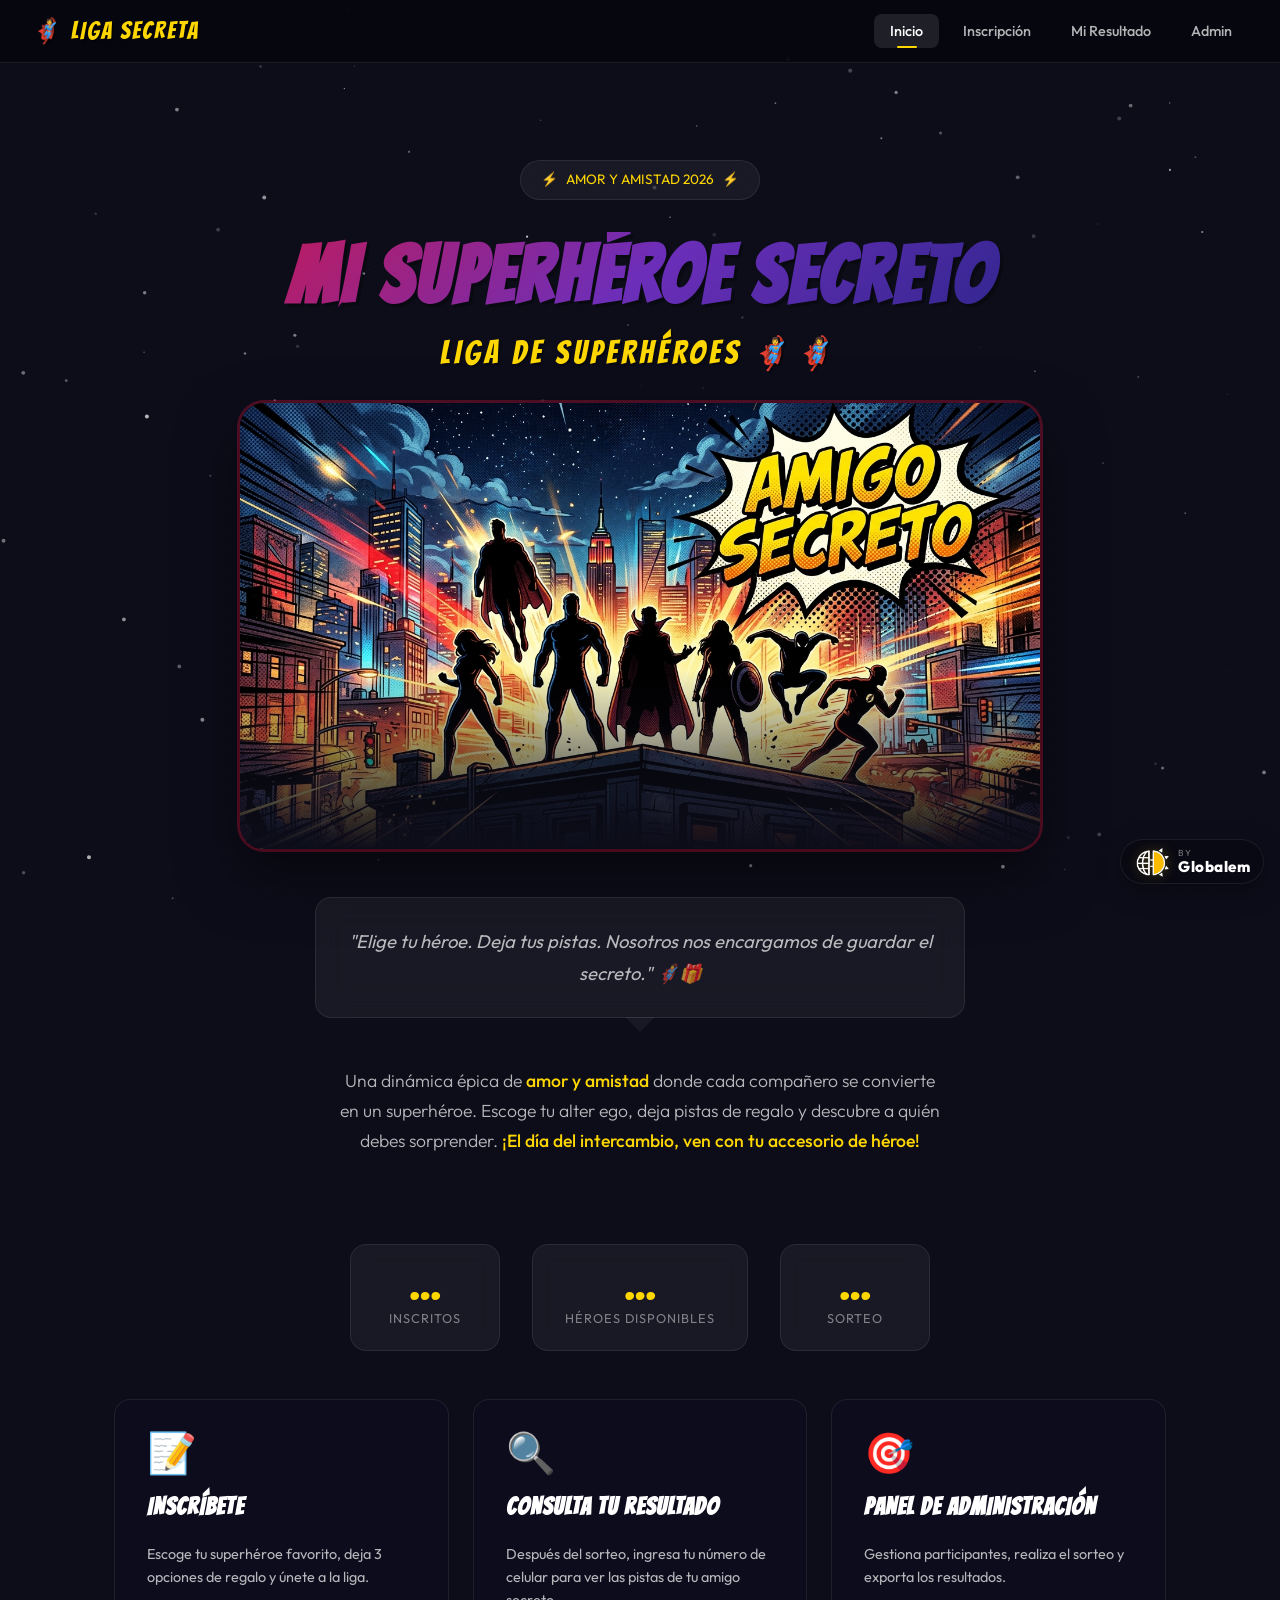
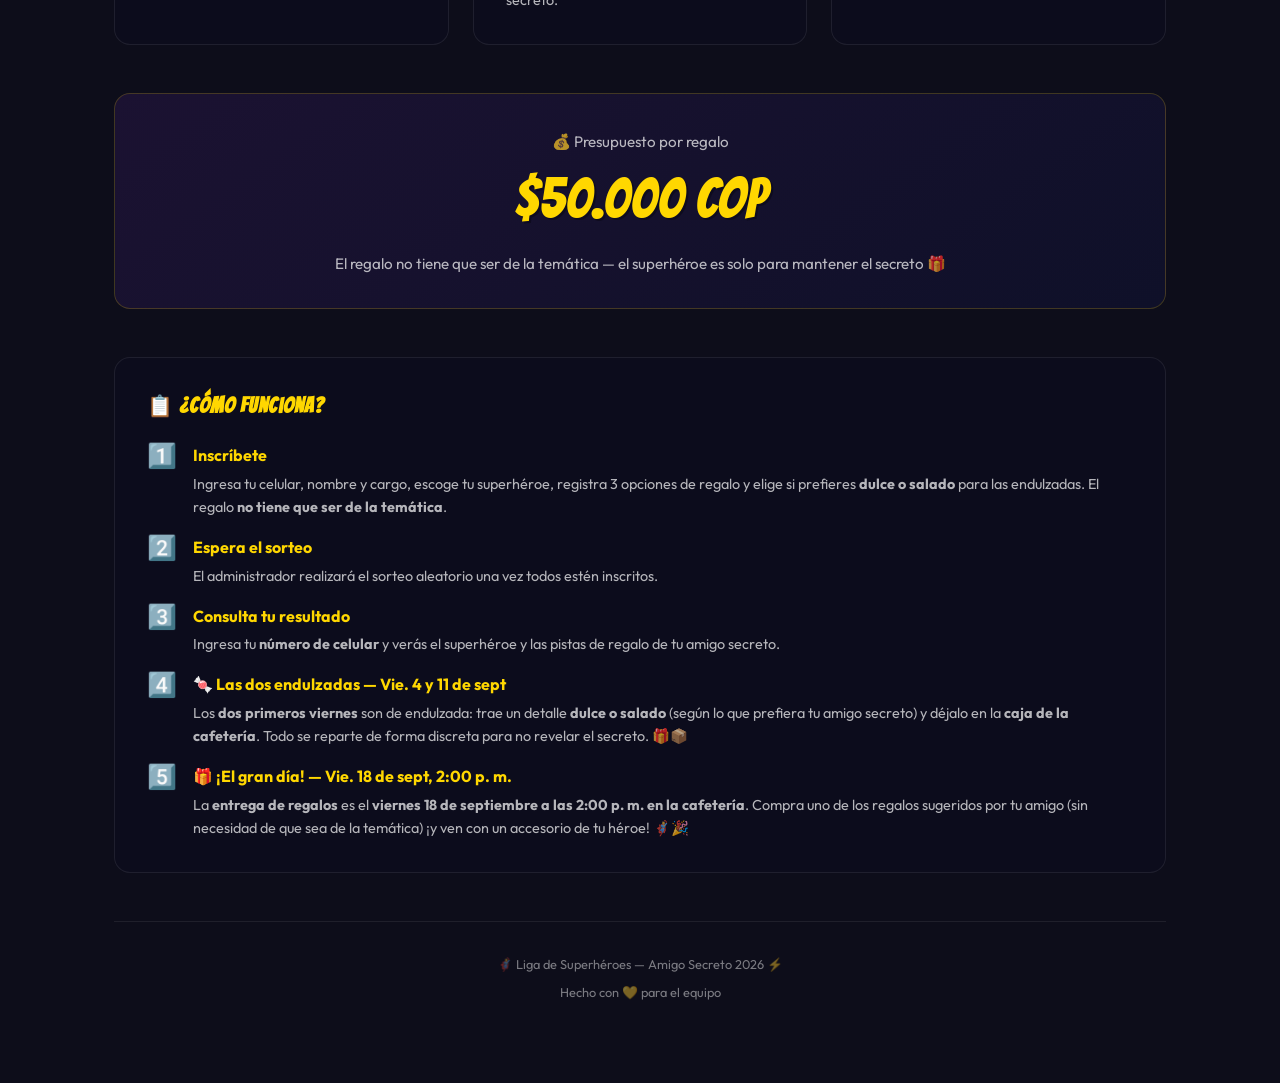
==== commit 2ebd9eea: "Hardening OWASP Top 10 + migracion cedula a celular - RLS restrictivo: anon solo INSERT participants" ====
--- a/index.html
+++ b/index.html
@@ -88,7 +88,7 @@
         <a href="results.html" class="action-card" id="card-results">
           <span class="action-card-icon">🔍</span>
           <h2 class="action-card-title">CONSULTA TU RESULTADO</h2>
-          <p class="action-card-desc">Después del sorteo, ingresa tu número de cédula para ver las pistas de tu amigo secreto.</p>
+          <p class="action-card-desc">Después del sorteo, ingresa tu número de celular para ver las pistas de tu amigo secreto.</p>
         </a>
         <a href="admin.html" class="action-card" id="card-admin">
           <span class="action-card-icon">🎯</span>
@@ -112,7 +112,7 @@
             <span style="font-size: 1.5rem; line-height: 1;">1️⃣</span>
             <div>
               <strong style="color: var(--comic-gold);">Inscríbete</strong>
-              <p style="color: var(--text-secondary); font-size: 0.9rem; margin-top: 0.25rem;">Ingresa tu cédula, nombre y cargo, escoge tu superhéroe, registra 3 opciones de regalo y elige si prefieres <strong>dulce o salado</strong> para las endulzadas. El regalo <strong>no tiene que ser de la temática</strong>.</p>
+              <p style="color: var(--text-secondary); font-size: 0.9rem; margin-top: 0.25rem;">Ingresa tu celular, nombre y cargo, escoge tu superhéroe, registra 3 opciones de regalo y elige si prefieres <strong>dulce o salado</strong> para las endulzadas. El regalo <strong>no tiene que ser de la temática</strong>.</p>
             </div>
           </div>
           <div style="display: flex; align-items: flex-start; gap: 1rem;">
@@ -126,7 +126,7 @@
             <span style="font-size: 1.5rem; line-height: 1;">3️⃣</span>
             <div>
               <strong style="color: var(--comic-gold);">Consulta tu resultado</strong>
-              <p style="color: var(--text-secondary); font-size: 0.9rem; margin-top: 0.25rem;">Ingresa tu <strong>número de cédula</strong> y verás el superhéroe y las pistas de regalo de tu amigo secreto.</p>
+              <p style="color: var(--text-secondary); font-size: 0.9rem; margin-top: 0.25rem;">Ingresa tu <strong>número de celular</strong> y verás el superhéroe y las pistas de regalo de tu amigo secreto.</p>
             </div>
           </div>
           <div style="display: flex; align-items: flex-start; gap: 1rem;">
@@ -156,7 +156,7 @@
   <script src="js/config.js"></script>
   <script src="js/app.js"></script>
   <script>
-    // Update stats
+    // Update stats — usa funciones públicas que no exponen datos personales
     document.addEventListener('DOMContentLoaded', async () => {
       // Mobile nav toggle
       const toggle = document.getElementById('nav-toggle');
@@ -166,11 +166,11 @@
       });
 
       try {
-        const participants = await getParticipants();
-        const takenHeroes = participants.map(p => p.hero);
+        const count = await getParticipantCount();
+        const takenHeroes = await getTakenHeroes();
         const drawResults = await getDrawResults();
 
-        document.getElementById('stat-participants').textContent = participants.length;
+        document.getElementById('stat-participants').textContent = count;
         document.getElementById('stat-heroes').textContent = HEROES.length - takenHeroes.length;
         document.getElementById('stat-drawn').textContent = drawResults ? '✅' : '❌';
       } catch (e) {
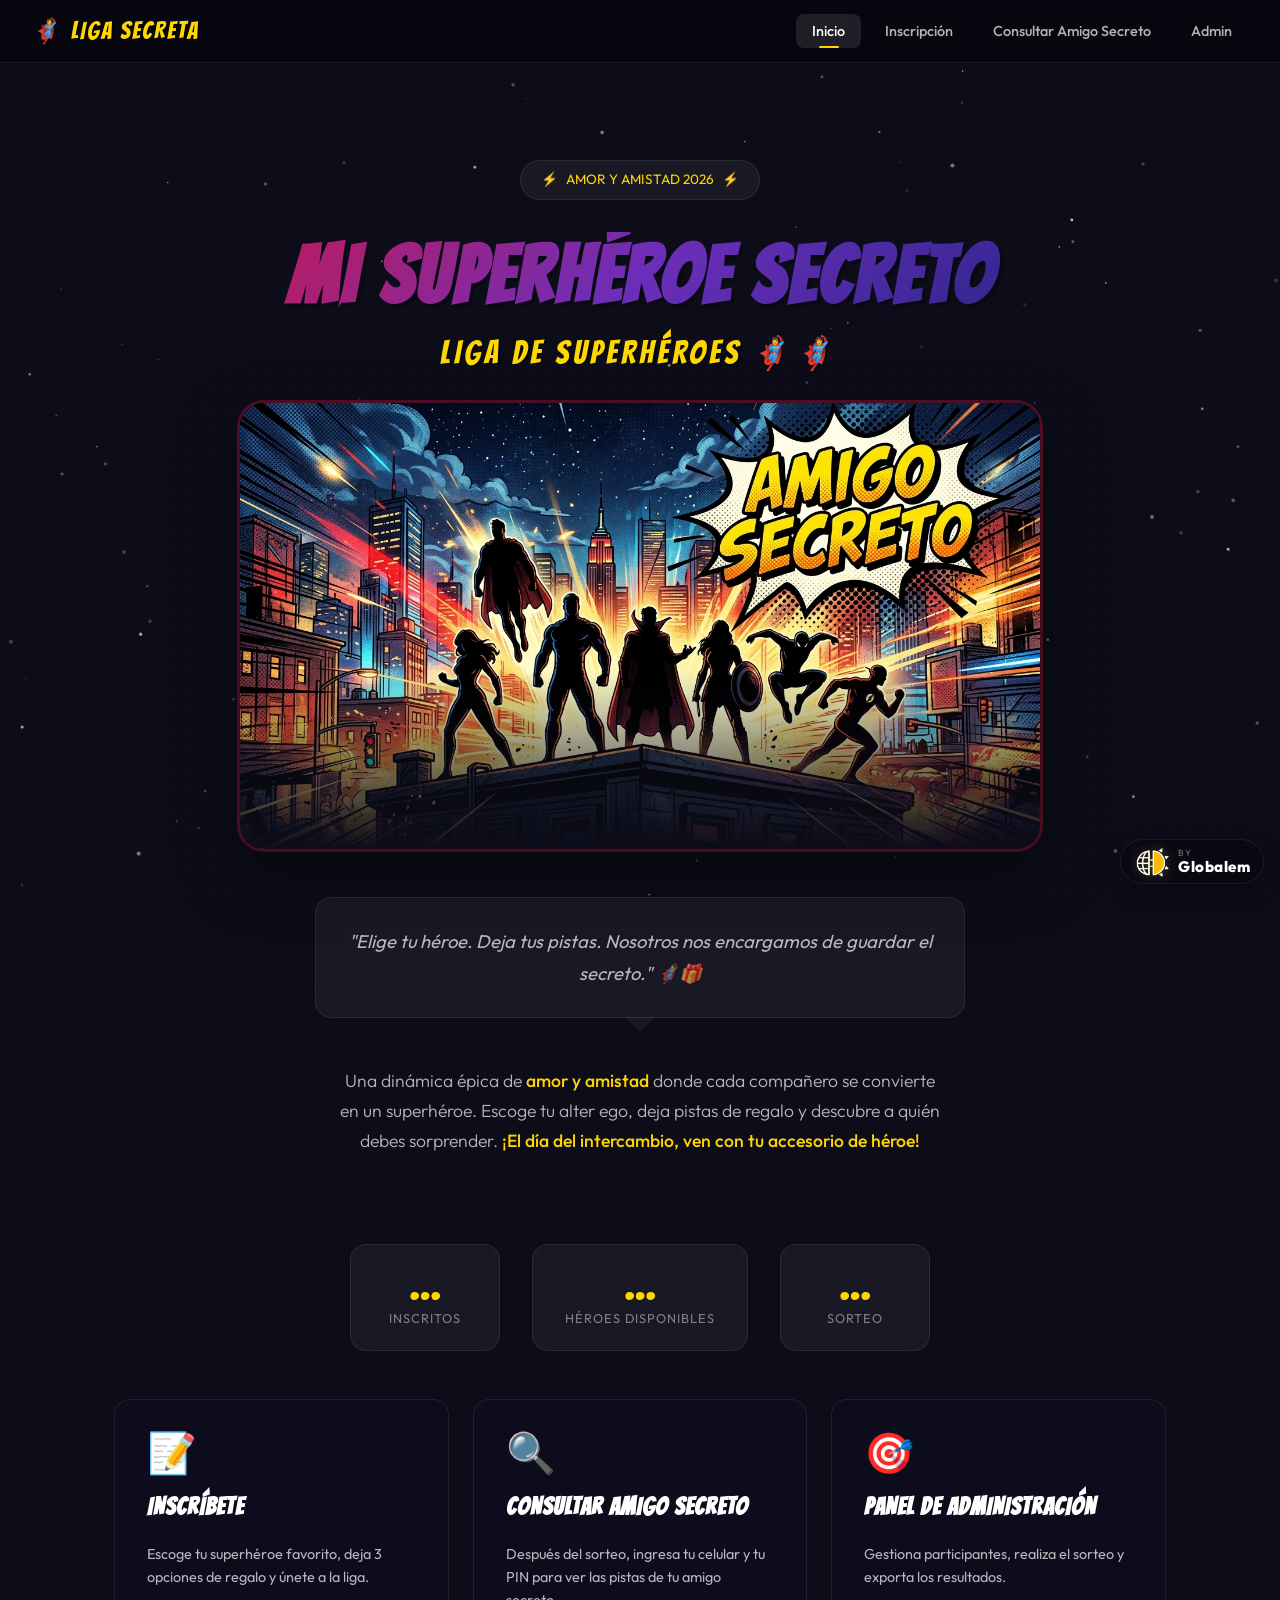
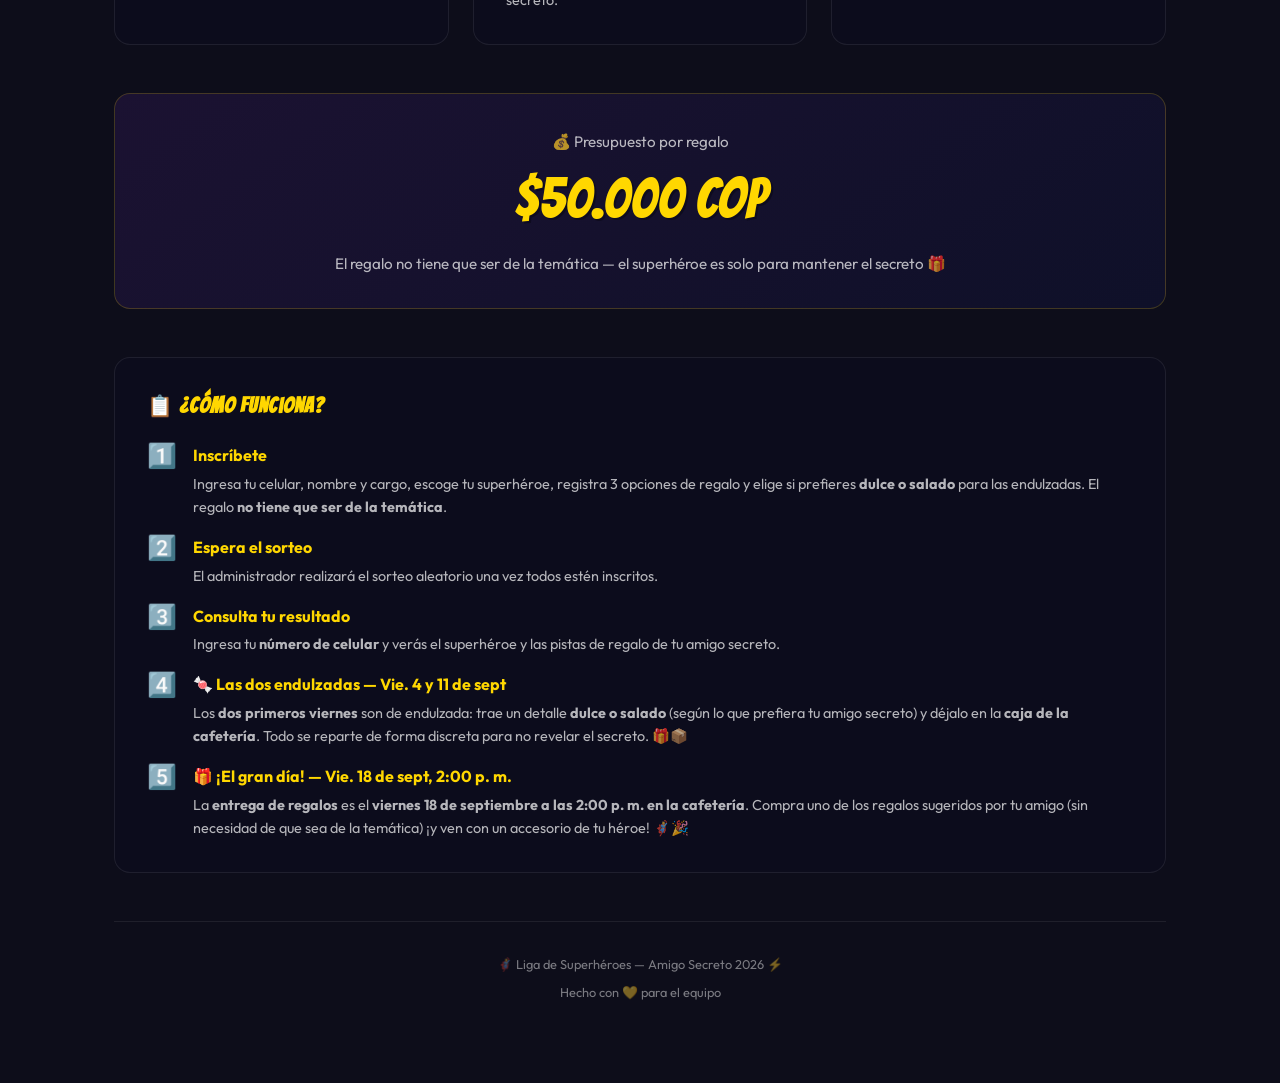
==== commit 40e190ef: "feat: implement modular JavaScript logic and update UI for secret santa registration and result cons" ====
--- a/index.html
+++ b/index.html
@@ -18,7 +18,7 @@
     <ul class="nav-links" id="nav-menu">
       <li><a href="index.html" class="active">Inicio</a></li>
       <li><a href="register.html">Inscripción</a></li>
-      <li><a href="results.html">Mi Resultado</a></li>
+      <li><a href="results.html">Consultar Amigo Secreto</a></li>
       <li><a href="admin.html">Admin</a></li>
     </ul>
   </nav>
@@ -87,8 +87,8 @@
         </a>
         <a href="results.html" class="action-card" id="card-results">
           <span class="action-card-icon">🔍</span>
-          <h2 class="action-card-title">CONSULTA TU RESULTADO</h2>
-          <p class="action-card-desc">Después del sorteo, ingresa tu número de celular para ver las pistas de tu amigo secreto.</p>
+          <h2 class="action-card-title">CONSULTAR AMIGO SECRETO</h2>
+          <p class="action-card-desc">Después del sorteo, ingresa tu celular y tu PIN para ver las pistas de tu amigo secreto.</p>
         </a>
         <a href="admin.html" class="action-card" id="card-admin">
           <span class="action-card-icon">🎯</span>
@@ -168,11 +168,11 @@
       try {
         const count = await getParticipantCount();
         const takenHeroes = await getTakenHeroes();
-        const drawResults = await getDrawResults();
+        const drawDone = await isDrawDone();
 
         document.getElementById('stat-participants').textContent = count;
         document.getElementById('stat-heroes').textContent = HEROES.length - takenHeroes.length;
-        document.getElementById('stat-drawn').textContent = drawResults ? '✅' : '❌';
+        document.getElementById('stat-drawn').textContent = drawDone ? '✅' : '❌';
       } catch (e) {
         // Si la base de datos no responde, dejamos los valores por defecto
         console.error('No se pudieron cargar las estadísticas:', e);
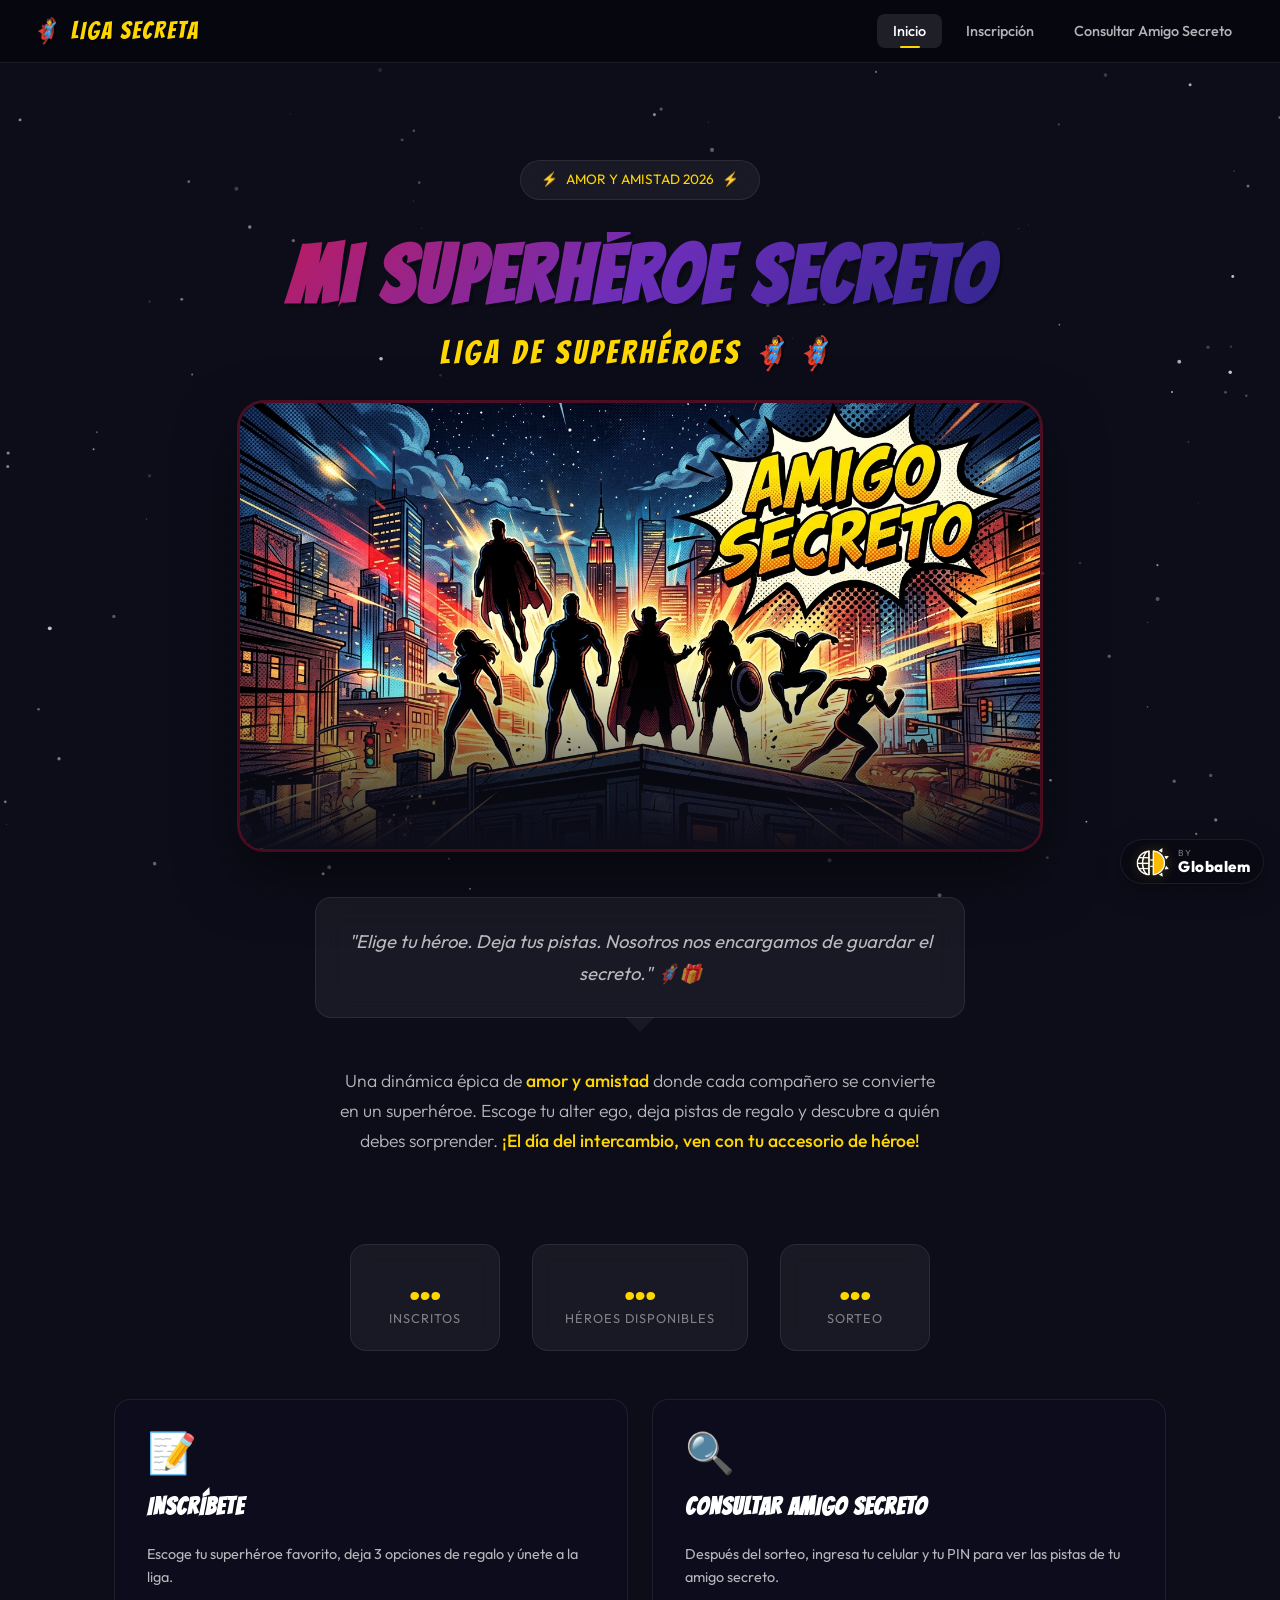
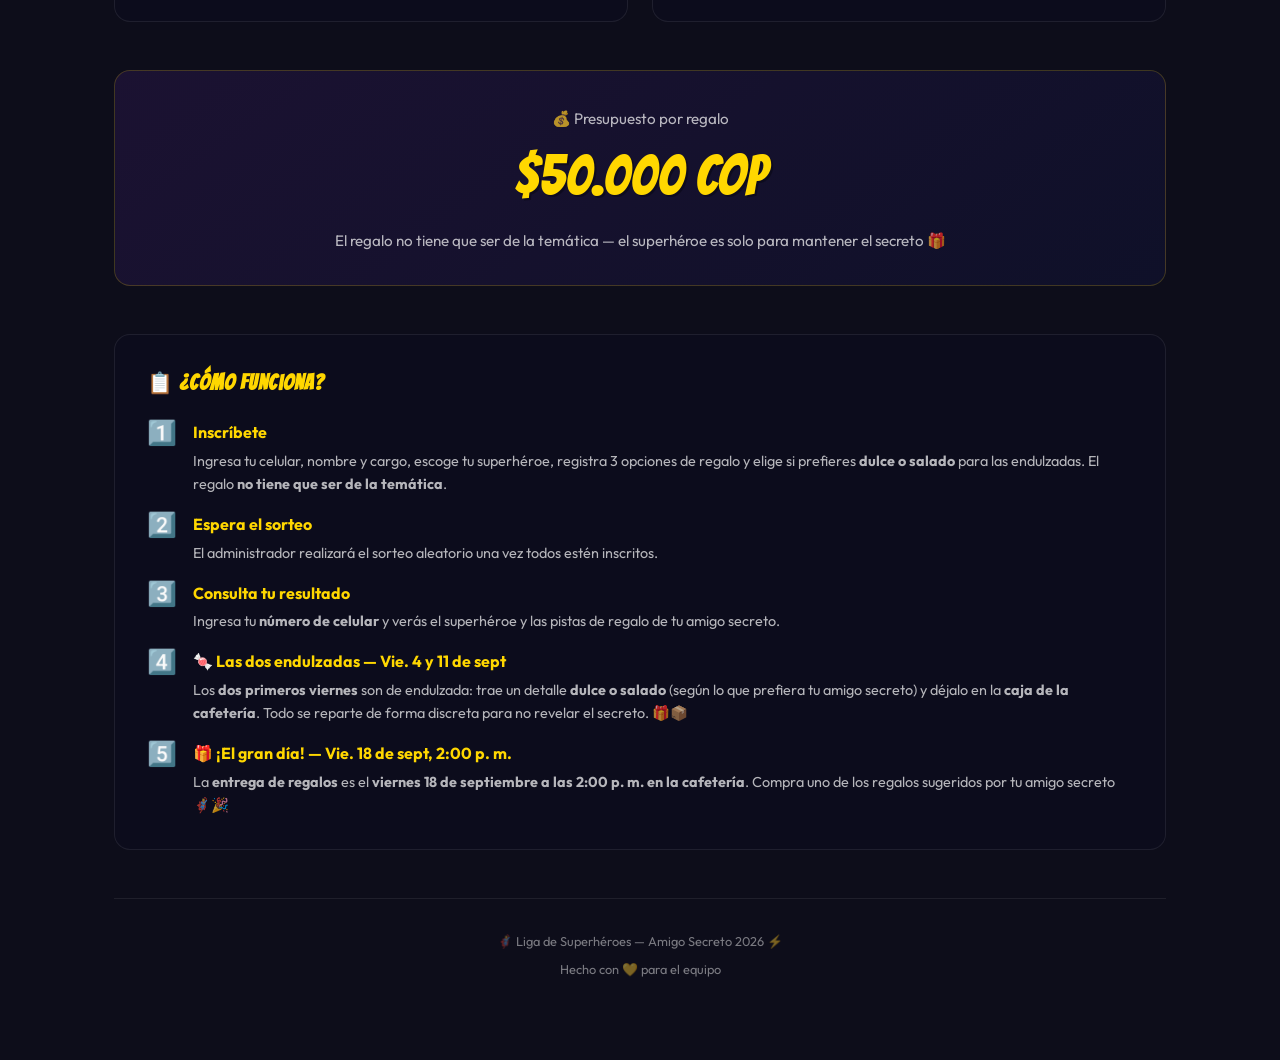
==== commit 0b71a965: "refactor: format HTML structure and add configuration file for Supabase settings and admin control" ====
--- a/index.html
+++ b/index.html
@@ -1,13 +1,17 @@
 <!DOCTYPE html>
 <html lang="es">
+
 <head>
   <meta charset="UTF-8">
   <meta name="viewport" content="width=device-width, initial-scale=1.0">
-  <meta name="description" content="Amigo Secreto Liga de Superhéroes — Elige tu héroe, deja tus pistas y nosotros guardamos el secreto. Dinámica de amor y amistad en la oficina.">
+  <meta name="description"
+    content="Amigo Secreto Liga de Superhéroes — Elige tu héroe, deja tus pistas y nosotros guardamos el secreto. Dinámica de amor y amistad en la oficina.">
   <title>🦸 Liga de Superhéroes — Amigo Secreto</title>
   <link rel="stylesheet" href="css/styles.css">
-  <link rel="icon" href="data:image/svg+xml,<svg xmlns='http://www.w3.org/2000/svg' viewBox='0 0 100 100'><text y='.9em' font-size='90'>🦸</text></svg>">
+  <link rel="icon"
+    href="data:image/svg+xml,<svg xmlns='http://www.w3.org/2000/svg' viewBox='0 0 100 100'><text y='.9em' font-size='90'>🦸</text></svg>">
 </head>
+
 <body>
   <canvas id="star-canvas"></canvas>
 
@@ -56,8 +60,8 @@
         </div>
 
         <p class="hero-tagline">
-          Una dinámica épica de <em>amor y amistad</em> donde cada compañero se convierte en un superhéroe. 
-          Escoge tu alter ego, deja pistas de regalo y descubre a quién debes sorprender. 
+          Una dinámica épica de <em>amor y amistad</em> donde cada compañero se convierte en un superhéroe.
+          Escoge tu alter ego, deja pistas de regalo y descubre a quién debes sorprender.
           <em>¡El día del intercambio, ven con tu accesorio de héroe!</em>
         </p>
       </section>
@@ -88,7 +92,8 @@
         <a href="results.html" class="action-card" id="card-results">
           <span class="action-card-icon">🔍</span>
           <h2 class="action-card-title">CONSULTAR AMIGO SECRETO</h2>
-          <p class="action-card-desc">Después del sorteo, ingresa tu celular y tu PIN para ver las pistas de tu amigo secreto.</p>
+          <p class="action-card-desc">Después del sorteo, ingresa tu celular y tu PIN para ver las pistas de tu amigo
+            secreto.</p>
         </a>
         <a href="admin.html" class="action-card" id="card-admin">
           <span class="action-card-icon">🎯</span>
@@ -101,7 +106,8 @@
       <section class="budget-banner" id="budget-section">
         <div class="budget-label">💰 Presupuesto por regalo</div>
         <div class="budget-amount" id="budget-amount">$50.000 COP</div>
-        <div class="budget-label" style="margin-top: 0.5rem;">El regalo no tiene que ser de la temática — el superhéroe es solo para mantener el secreto 🎁</div>
+        <div class="budget-label" style="margin-top: 0.5rem;">El regalo no tiene que ser de la temática — el superhéroe
+          es solo para mantener el secreto 🎁</div>
       </section>
 
       <!-- How it works -->
@@ -112,35 +118,44 @@
             <span style="font-size: 1.5rem; line-height: 1;">1️⃣</span>
             <div>
               <strong style="color: var(--comic-gold);">Inscríbete</strong>
-              <p style="color: var(--text-secondary); font-size: 0.9rem; margin-top: 0.25rem;">Ingresa tu celular, nombre y cargo, escoge tu superhéroe, registra 3 opciones de regalo y elige si prefieres <strong>dulce o salado</strong> para las endulzadas. El regalo <strong>no tiene que ser de la temática</strong>.</p>
+              <p style="color: var(--text-secondary); font-size: 0.9rem; margin-top: 0.25rem;">Ingresa tu celular,
+                nombre y cargo, escoge tu superhéroe, registra 3 opciones de regalo y elige si prefieres <strong>dulce o
+                  salado</strong> para las endulzadas. El regalo <strong>no tiene que ser de la temática</strong>.</p>
             </div>
           </div>
           <div style="display: flex; align-items: flex-start; gap: 1rem;">
             <span style="font-size: 1.5rem; line-height: 1;">2️⃣</span>
             <div>
               <strong style="color: var(--comic-gold);">Espera el sorteo</strong>
-              <p style="color: var(--text-secondary); font-size: 0.9rem; margin-top: 0.25rem;">El administrador realizará el sorteo aleatorio una vez todos estén inscritos.</p>
+              <p style="color: var(--text-secondary); font-size: 0.9rem; margin-top: 0.25rem;">El administrador
+                realizará el sorteo aleatorio una vez todos estén inscritos.</p>
             </div>
           </div>
           <div style="display: flex; align-items: flex-start; gap: 1rem;">
             <span style="font-size: 1.5rem; line-height: 1;">3️⃣</span>
             <div>
               <strong style="color: var(--comic-gold);">Consulta tu resultado</strong>
-              <p style="color: var(--text-secondary); font-size: 0.9rem; margin-top: 0.25rem;">Ingresa tu <strong>número de celular</strong> y verás el superhéroe y las pistas de regalo de tu amigo secreto.</p>
+              <p style="color: var(--text-secondary); font-size: 0.9rem; margin-top: 0.25rem;">Ingresa tu <strong>número
+                  de celular</strong> y verás el superhéroe y las pistas de regalo de tu amigo secreto.</p>
             </div>
           </div>
           <div style="display: flex; align-items: flex-start; gap: 1rem;">
             <span style="font-size: 1.5rem; line-height: 1;">4️⃣</span>
             <div>
               <strong style="color: var(--comic-gold);">🍬 Las dos endulzadas — Vie. 4 y 11 de sept</strong>
-              <p style="color: var(--text-secondary); font-size: 0.9rem; margin-top: 0.25rem;">Los <strong>dos primeros viernes</strong> son de endulzada: trae un detalle <strong>dulce o salado</strong> (según lo que prefiera tu amigo secreto) y déjalo en la <strong>caja de la cafetería</strong>. Todo se reparte de forma discreta para no revelar el secreto. 🎁📦</p>
+              <p style="color: var(--text-secondary); font-size: 0.9rem; margin-top: 0.25rem;">Los <strong>dos primeros
+                  viernes</strong> son de endulzada: trae un detalle <strong>dulce o salado</strong> (según lo que
+                prefiera tu amigo secreto) y déjalo en la <strong>caja de la cafetería</strong>. Todo se reparte de
+                forma discreta para no revelar el secreto. 🎁📦</p>
             </div>
           </div>
           <div style="display: flex; align-items: flex-start; gap: 1rem;">
             <span style="font-size: 1.5rem; line-height: 1;">5️⃣</span>
             <div>
               <strong style="color: var(--comic-gold);">🎁 ¡El gran día! — Vie. 18 de sept, 2:00 p. m.</strong>
-              <p style="color: var(--text-secondary); font-size: 0.9rem; margin-top: 0.25rem;">La <strong>entrega de regalos</strong> es el <strong>viernes 18 de septiembre a las 2:00 p. m. en la cafetería</strong>. Compra uno de los regalos sugeridos por tu amigo (sin necesidad de que sea de la temática) ¡y ven con un accesorio de tu héroe! 🦸‍♂️🎉</p>
+              <p style="color: var(--text-secondary); font-size: 0.9rem; margin-top: 0.25rem;">La <strong>entrega de
+                  regalos</strong> es el <strong>viernes 18 de septiembre a las 2:00 p. m. en la cafetería</strong>.
+                Compra uno de los regalos sugeridos por tu amigo secreto 🦸‍♂️🎉</p>
             </div>
           </div>
         </div>
@@ -180,4 +195,5 @@
     });
   </script>
 </body>
-</html>
+
+</html>
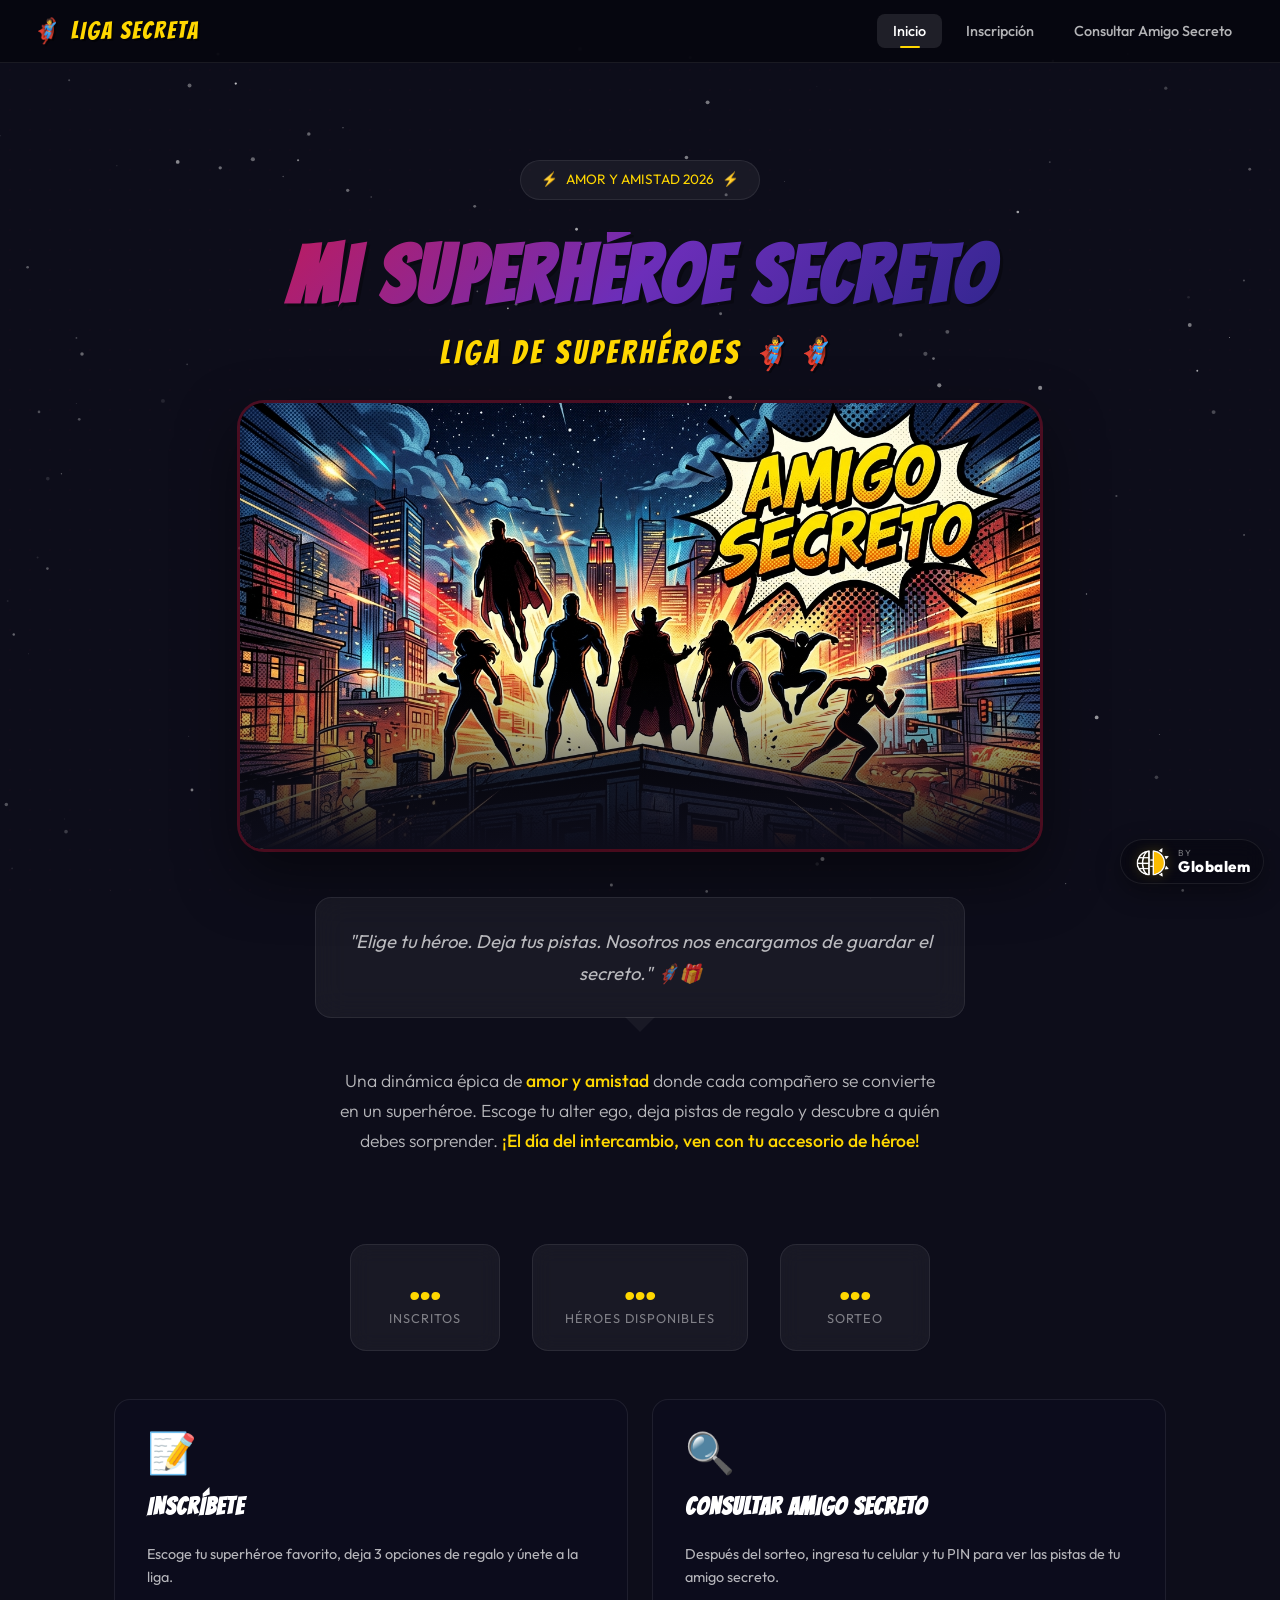
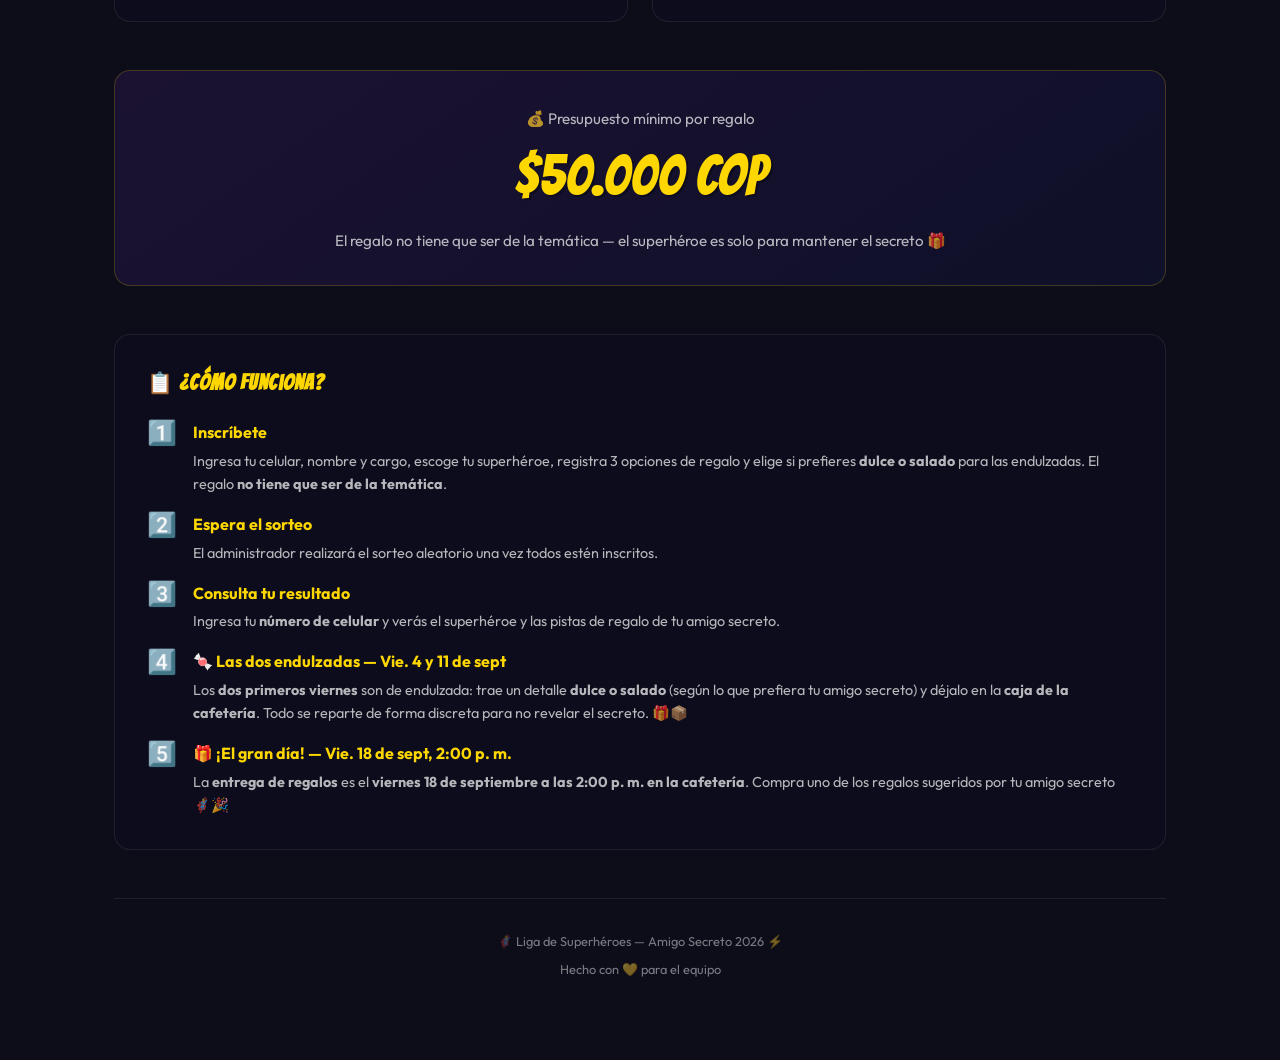
==== commit 46152f74: "feat: implement secret  results retrieval page with Supabase integration and UI components" ====
--- a/index.html
+++ b/index.html
@@ -104,7 +104,7 @@
 
       <!-- Budget -->
       <section class="budget-banner" id="budget-section">
-        <div class="budget-label">💰 Presupuesto por regalo</div>
+        <div class="budget-label">💰 Presupuesto mínimo por regalo</div>
         <div class="budget-amount" id="budget-amount">$50.000 COP</div>
         <div class="budget-label" style="margin-top: 0.5rem;">El regalo no tiene que ser de la temática — el superhéroe
           es solo para mantener el secreto 🎁</div>
--- a/css/styles.css
+++ b/css/styles.css
@@ -56,7 +56,9 @@
 }
 
 /* ─── Reset & Base ─── */
-*, *::before, *::after {
+*,
+*::before,
+*::after {
   margin: 0;
   padding: 0;
   box-sizing: border-box;
@@ -132,7 +134,7 @@
   color: var(--comic-gold);
   text-decoration: none;
   letter-spacing: 2px;
-  text-shadow: 2px 2px 0px rgba(0,0,0,0.5);
+  text-shadow: 2px 2px 0px rgba(0, 0, 0, 0.5);
   transition: var(--transition-fast);
 }
 
@@ -205,6 +207,7 @@
     opacity: 0;
     transform: scale(0.9) translateY(30px);
   }
+
   to {
     opacity: 1;
     transform: scale(1) translateY(0);
@@ -226,8 +229,15 @@
 }
 
 @keyframes float {
-  0%, 100% { transform: translateY(0); }
-  50% { transform: translateY(-6px); }
+
+  0%,
+  100% {
+    transform: translateY(0);
+  }
+
+  50% {
+    transform: translateY(-6px);
+  }
 }
 
 .hero-title {
@@ -241,7 +251,7 @@
   background-clip: text;
   -webkit-text-fill-color: transparent;
   text-shadow: none;
-  filter: drop-shadow(3px 3px 0px rgba(0,0,0,0.3));
+  filter: drop-shadow(3px 3px 0px rgba(0, 0, 0, 0.3));
 }
 
 .hero-subtitle {
@@ -250,7 +260,7 @@
   color: var(--comic-gold);
   letter-spacing: 4px;
   margin-bottom: 1.5rem;
-  text-shadow: 2px 2px 0px rgba(0,0,0,0.4);
+  text-shadow: 2px 2px 0px rgba(0, 0, 0, 0.4);
 }
 
 .hero-tagline {
@@ -281,8 +291,13 @@
 }
 
 @keyframes imageGlow {
-  from { box-shadow: 0 0 0 3px rgba(220, 20, 60, 0.3), 0 25px 60px rgba(0,0,0,0.5); }
-  to { box-shadow: 0 0 0 3px rgba(108, 46, 185, 0.4), 0 25px 60px rgba(0,0,0,0.5), 0 0 50px rgba(108, 46, 185, 0.15); }
+  from {
+    box-shadow: 0 0 0 3px rgba(220, 20, 60, 0.3), 0 25px 60px rgba(0, 0, 0, 0.5);
+  }
+
+  to {
+    box-shadow: 0 0 0 3px rgba(108, 46, 185, 0.4), 0 25px 60px rgba(0, 0, 0, 0.5), 0 0 50px rgba(108, 46, 185, 0.15);
+  }
 }
 
 .hero-image-wrapper img {
@@ -449,7 +464,7 @@
   font-family: var(--font-comic);
   font-size: clamp(2rem, 5vw, 3.5rem);
   color: var(--comic-gold);
-  text-shadow: 2px 2px 0 rgba(0,0,0,0.3);
+  text-shadow: 2px 2px 0 rgba(0, 0, 0, 0.3);
 }
 
 .budget-label {
@@ -479,7 +494,7 @@
   -webkit-background-clip: text;
   background-clip: text;
   -webkit-text-fill-color: transparent;
-  filter: drop-shadow(2px 2px 0px rgba(0,0,0,0.3));
+  filter: drop-shadow(2px 2px 0px rgba(0, 0, 0, 0.3));
   margin-bottom: 0.5rem;
 }
 
@@ -505,11 +520,25 @@
   animation: fadeInUp 0.6s ease-out backwards;
 }
 
-.form-section:nth-child(2) { animation-delay: 0.1s; }
-.form-section:nth-child(3) { animation-delay: 0.2s; }
-.form-section:nth-child(4) { animation-delay: 0.3s; }
-.form-section:nth-child(5) { animation-delay: 0.4s; }
-.form-section:nth-child(6) { animation-delay: 0.5s; }
+.form-section:nth-child(2) {
+  animation-delay: 0.1s;
+}
+
+.form-section:nth-child(3) {
+  animation-delay: 0.2s;
+}
+
+.form-section:nth-child(4) {
+  animation-delay: 0.3s;
+}
+
+.form-section:nth-child(5) {
+  animation-delay: 0.4s;
+}
+
+.form-section:nth-child(6) {
+  animation-delay: 0.5s;
+}
 
 .form-section-title {
   font-family: var(--font-comic);
@@ -640,7 +669,7 @@
   left: -50%;
   width: 200%;
   height: 200%;
-  background: radial-gradient(circle, rgba(255,255,255,0.05) 0%, transparent 70%);
+  background: radial-gradient(circle, rgba(255, 255, 255, 0.05) 0%, transparent 70%);
   opacity: 0;
   transition: var(--transition-medium);
 }
@@ -774,19 +803,19 @@
   flex-shrink: 0;
 }
 
-.pref-checkbox input:checked + .checkbox-visual {
+.pref-checkbox input:checked+.checkbox-visual {
   background: var(--comic-purple);
   border-color: var(--comic-purple);
 }
 
-.pref-checkbox input:checked + .checkbox-visual::after {
+.pref-checkbox input:checked+.checkbox-visual::after {
   content: '✓';
   color: #fff;
   font-size: 0.7rem;
   font-weight: 700;
 }
 
-.pref-checkbox input:checked ~ .pref-label {
+.pref-checkbox input:checked~.pref-label {
   color: var(--text-primary);
 }
 
@@ -834,11 +863,11 @@
   flex-shrink: 0;
 }
 
-.radio-option input:checked + .radio-visual {
+.radio-option input:checked+.radio-visual {
   border-color: var(--comic-gold);
 }
 
-.radio-option input:checked + .radio-visual::after {
+.radio-option input:checked+.radio-visual::after {
   content: '';
   width: 8px;
   height: 8px;
@@ -846,7 +875,7 @@
   background: var(--comic-gold);
 }
 
-.radio-option input:checked ~ span {
+.radio-option input:checked~span {
   color: var(--comic-gold);
 }
 
@@ -1028,8 +1057,13 @@
 }
 
 @keyframes spinHero {
-  from { transform: rotateY(0deg); }
-  to { transform: rotateY(360deg); }
+  from {
+    transform: rotateY(0deg);
+  }
+
+  to {
+    transform: rotateY(360deg);
+  }
 }
 
 .draw-text {
@@ -1041,8 +1075,15 @@
 }
 
 @keyframes pulse {
-  from { opacity: 0.5; transform: scale(0.95); }
-  to { opacity: 1; transform: scale(1.05); }
+  from {
+    opacity: 0.5;
+    transform: scale(0.95);
+  }
+
+  to {
+    opacity: 1;
+    transform: scale(1.05);
+  }
 }
 
 /* ─── Results Card ─── */
@@ -1061,6 +1102,7 @@
     opacity: 0;
     transform: scale(0.5) rotateY(180deg);
   }
+
   to {
     opacity: 1;
     transform: scale(1) rotateY(0deg);
@@ -1085,12 +1127,12 @@
   font-size: 2rem;
   letter-spacing: 2px;
   color: #fff;
-  text-shadow: 2px 2px 0 rgba(0,0,0,0.3);
+  text-shadow: 2px 2px 0 rgba(0, 0, 0, 0.3);
 }
 
 .result-hero-universe {
   font-size: 0.8rem;
-  color: rgba(255,255,255,0.7);
+  color: rgba(255, 255, 255, 0.7);
   text-transform: uppercase;
   letter-spacing: 2px;
   margin-top: 0.25rem;
@@ -1235,15 +1277,25 @@
   color: var(--comic-gold);
   text-shadow:
     4px 4px 0 var(--comic-red),
-    8px 8px 0 rgba(0,0,0,0.3);
+    8px 8px 0 rgba(0, 0, 0, 0.3);
   animation: splashBounce 0.6s cubic-bezier(0.68, -0.55, 0.265, 1.55);
   letter-spacing: 5px;
 }
 
 @keyframes splashBounce {
-  0% { transform: scale(0); opacity: 0; }
-  60% { transform: scale(1.2); }
-  100% { transform: scale(1); opacity: 1; }
+  0% {
+    transform: scale(0);
+    opacity: 0;
+  }
+
+  60% {
+    transform: scale(1.2);
+  }
+
+  100% {
+    transform: scale(1);
+    opacity: 1;
+  }
 }
 
 .comic-splash-sub {
@@ -1290,6 +1342,19 @@
   font-size: 0.8rem;
   color: var(--text-secondary);
   margin-top: 0.25rem;
+  word-break: break-word;
+}
+
+.draw-person-real-name {
+  font-size: 0.75rem;
+  font-weight: 600;
+  color: var(--comic-gold);
+  background: rgba(255, 215, 0, 0.1);
+  border: 1px solid rgba(255, 215, 0, 0.25);
+  border-radius: 12px;
+  padding: 0.15rem 0.5rem;
+  margin-top: 0.3rem;
+  display: inline-block;
   word-break: break-word;
 }
 
@@ -1346,8 +1411,13 @@
   opacity: 1;
 }
 
-.toast-success { border-color: rgba(0, 230, 118, 0.3); }
-.toast-error { border-color: rgba(220, 20, 60, 0.3); }
+.toast-success {
+  border-color: rgba(0, 230, 118, 0.3);
+}
+
+.toast-error {
+  border-color: rgba(220, 20, 60, 0.3);
+}
 
 /* ─── Confirm Modal ─── */
 .modal-overlay {
@@ -1399,18 +1469,37 @@
 
 /* ─── Animations ─── */
 @keyframes fadeIn {
-  from { opacity: 0; }
-  to { opacity: 1; }
+  from {
+    opacity: 0;
+  }
+
+  to {
+    opacity: 1;
+  }
 }
 
 @keyframes fadeInUp {
-  from { opacity: 0; transform: translateY(20px); }
-  to { opacity: 1; transform: translateY(0); }
+  from {
+    opacity: 0;
+    transform: translateY(20px);
+  }
+
+  to {
+    opacity: 1;
+    transform: translateY(0);
+  }
 }
 
 @keyframes slideInRight {
-  from { opacity: 0; transform: translateX(30px); }
-  to { opacity: 1; transform: translateX(0); }
+  from {
+    opacity: 0;
+    transform: translateX(30px);
+  }
+
+  to {
+    opacity: 1;
+    transform: translateX(0);
+  }
 }
 
 /* ─── Footer ─── */
@@ -1553,20 +1642,32 @@
   box-shadow: 0 8px 24px rgba(0, 0, 0, 0.35);
   transition: transform 0.2s ease, box-shadow 0.2s ease;
 }
-.brand-badge:hover { transform: translateY(-2px); box-shadow: 0 12px 30px rgba(0, 0, 0, 0.5); }
+
+.brand-badge:hover {
+  transform: translateY(-2px);
+  box-shadow: 0 12px 30px rgba(0, 0, 0, 0.5);
+}
+
 .brand-badge img {
   height: 30px;
   width: auto;
   display: block;
   filter: drop-shadow(0 0 6px rgba(255, 215, 0, 0.25));
 }
-.brand-badge .brand-badge-text { display: flex; flex-direction: column; line-height: 1; }
+
+.brand-badge .brand-badge-text {
+  display: flex;
+  flex-direction: column;
+  line-height: 1;
+}
+
 .brand-badge .brand-badge-tag {
   font-size: 0.55rem;
   color: var(--text-muted, #9aa);
   letter-spacing: 1.5px;
   text-transform: uppercase;
 }
+
 .brand-badge .brand-badge-name {
   font-weight: 800;
   font-size: 0.95rem;
@@ -1574,9 +1675,24 @@
   letter-spacing: 0.5px;
   margin-top: 1px;
 }
+
 @media (max-width: 600px) {
-  .brand-badge { right: 0.55rem; bottom: 0.55rem; padding: 0.3rem 0.6rem 0.3rem 0.4rem; gap: 0.4rem; }
-  .brand-badge img { height: 22px; }
-  .brand-badge .brand-badge-name { font-size: 0.78rem; }
-  .brand-badge .brand-badge-tag { font-size: 0.5rem; }
-}
+  .brand-badge {
+    right: 0.55rem;
+    bottom: 0.55rem;
+    padding: 0.3rem 0.6rem 0.3rem 0.4rem;
+    gap: 0.4rem;
+  }
+
+  .brand-badge img {
+    height: 22px;
+  }
+
+  .brand-badge .brand-badge-name {
+    font-size: 0.78rem;
+  }
+
+  .brand-badge .brand-badge-tag {
+    font-size: 0.5rem;
+  }
+}
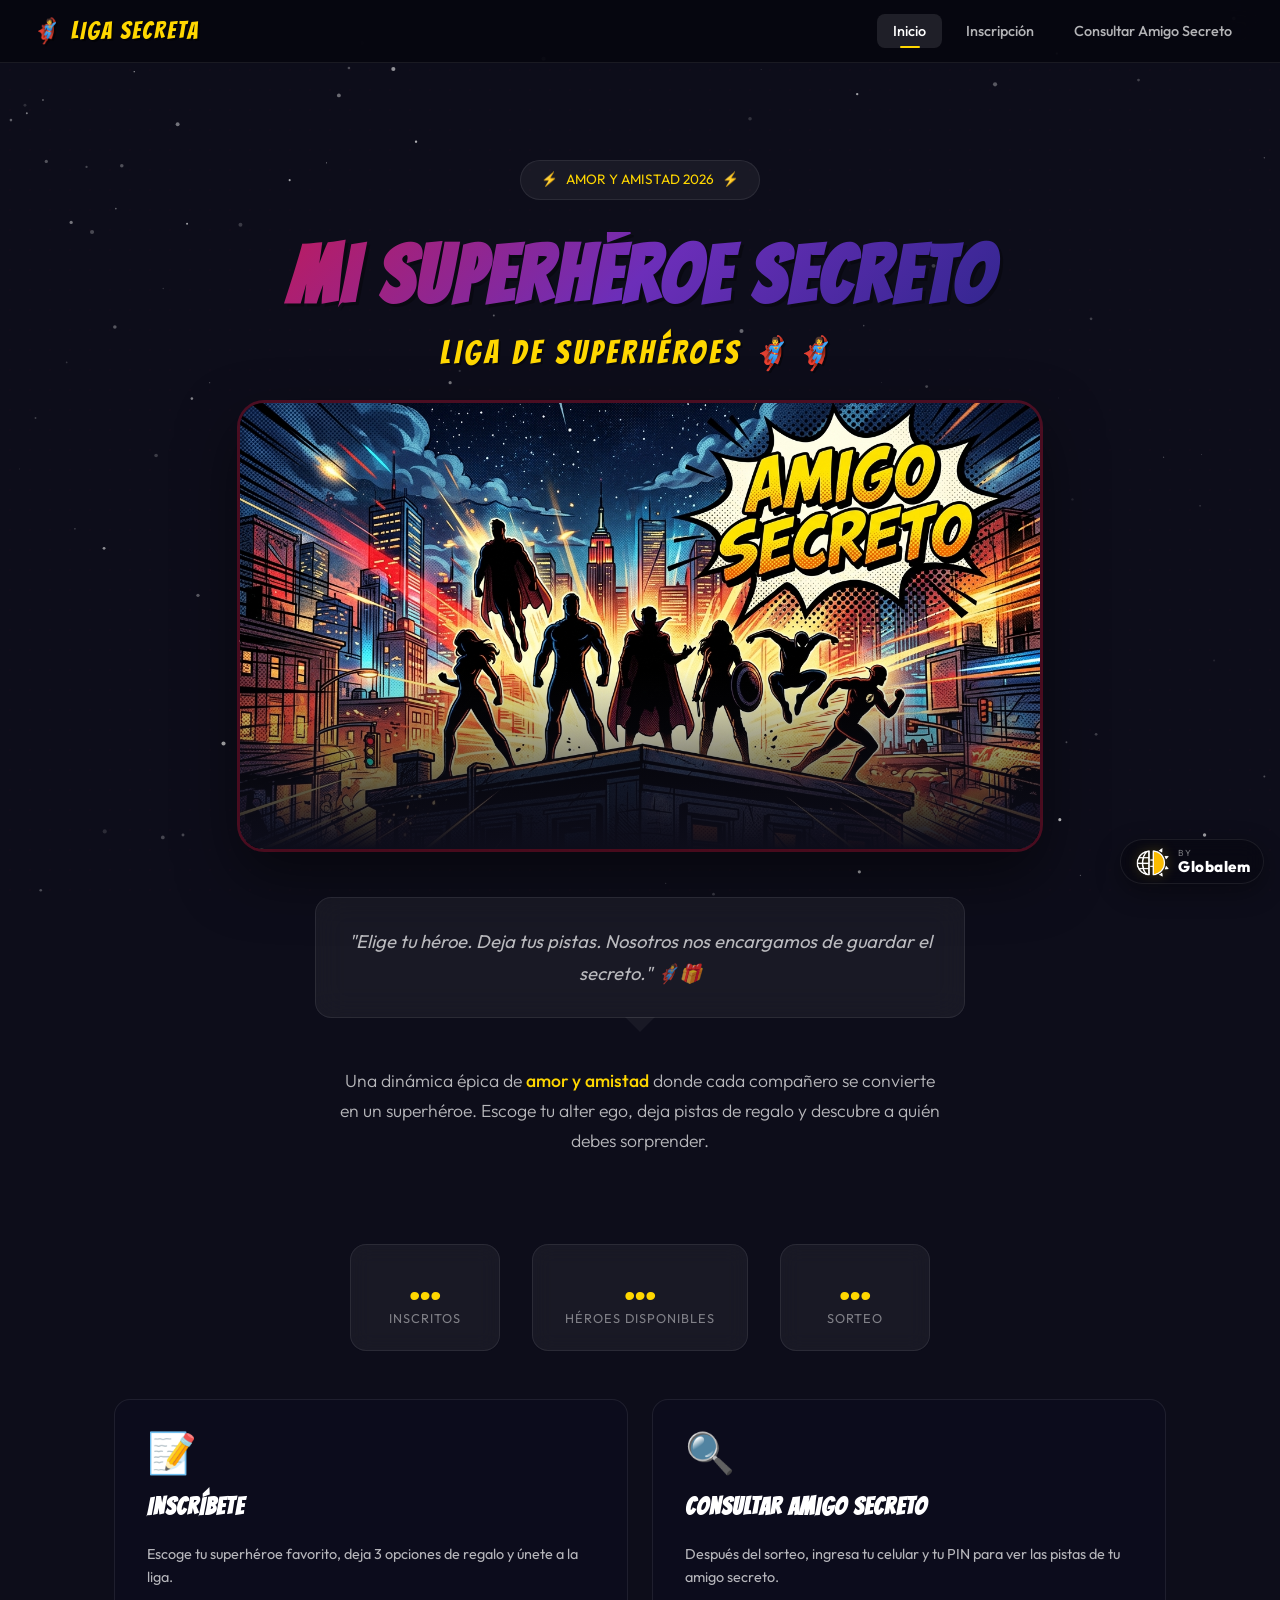
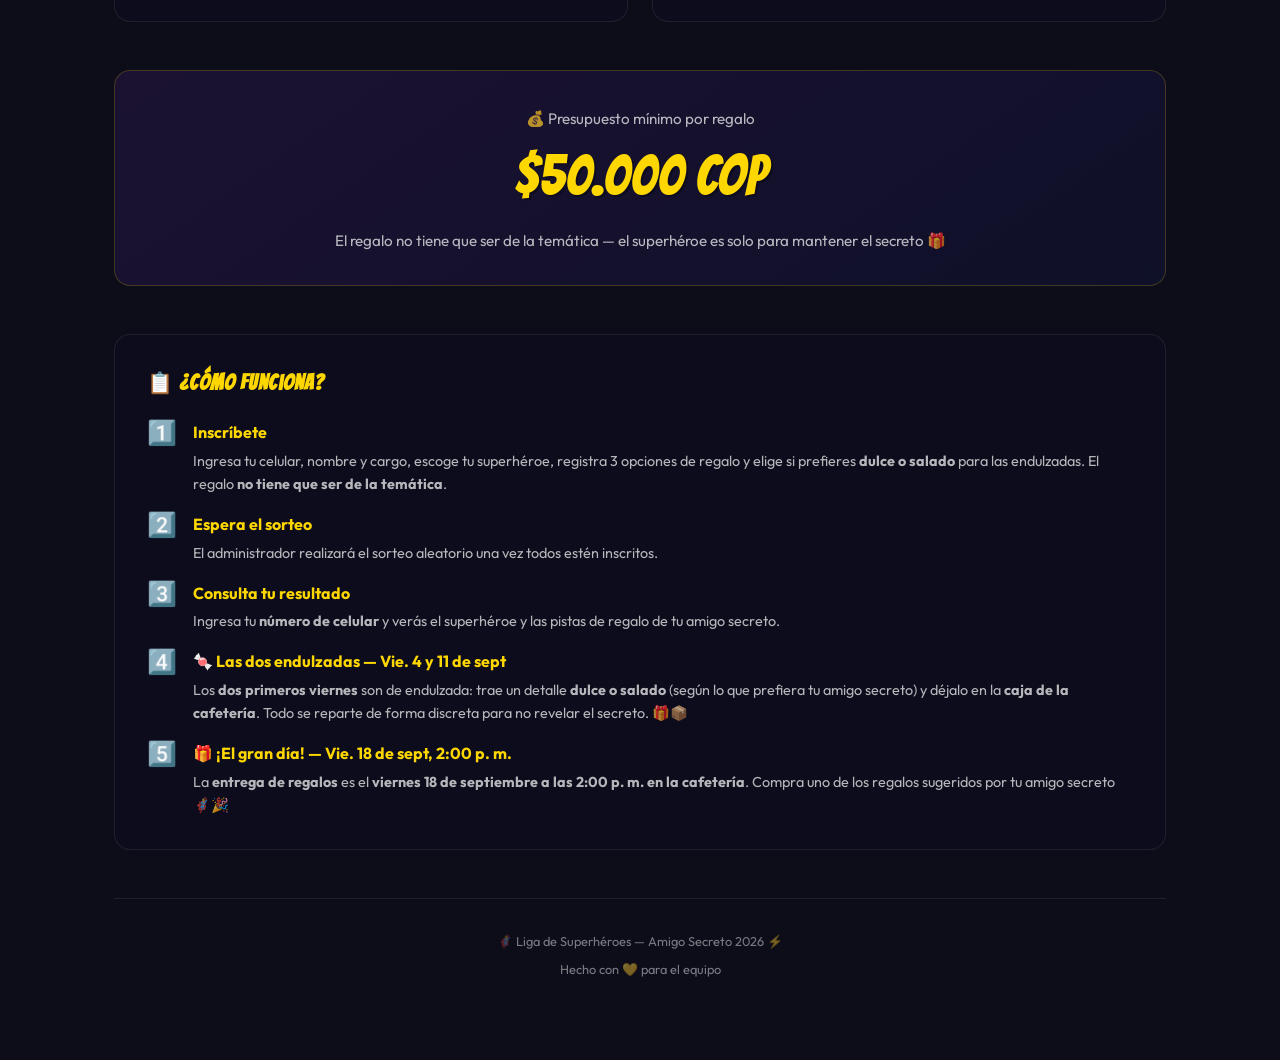
==== commit 8af6d903: "feat: add Supabase configuration, seed script with test data, and UI adjustments for admin managemen" ====
--- a/index.html
+++ b/index.html
@@ -62,7 +62,7 @@
         <p class="hero-tagline">
           Una dinámica épica de <em>amor y amistad</em> donde cada compañero se convierte en un superhéroe.
           Escoge tu alter ego, deja pistas de regalo y descubre a quién debes sorprender.
-          <em>¡El día del intercambio, ven con tu accesorio de héroe!</em>
+
         </p>
       </section>
 
